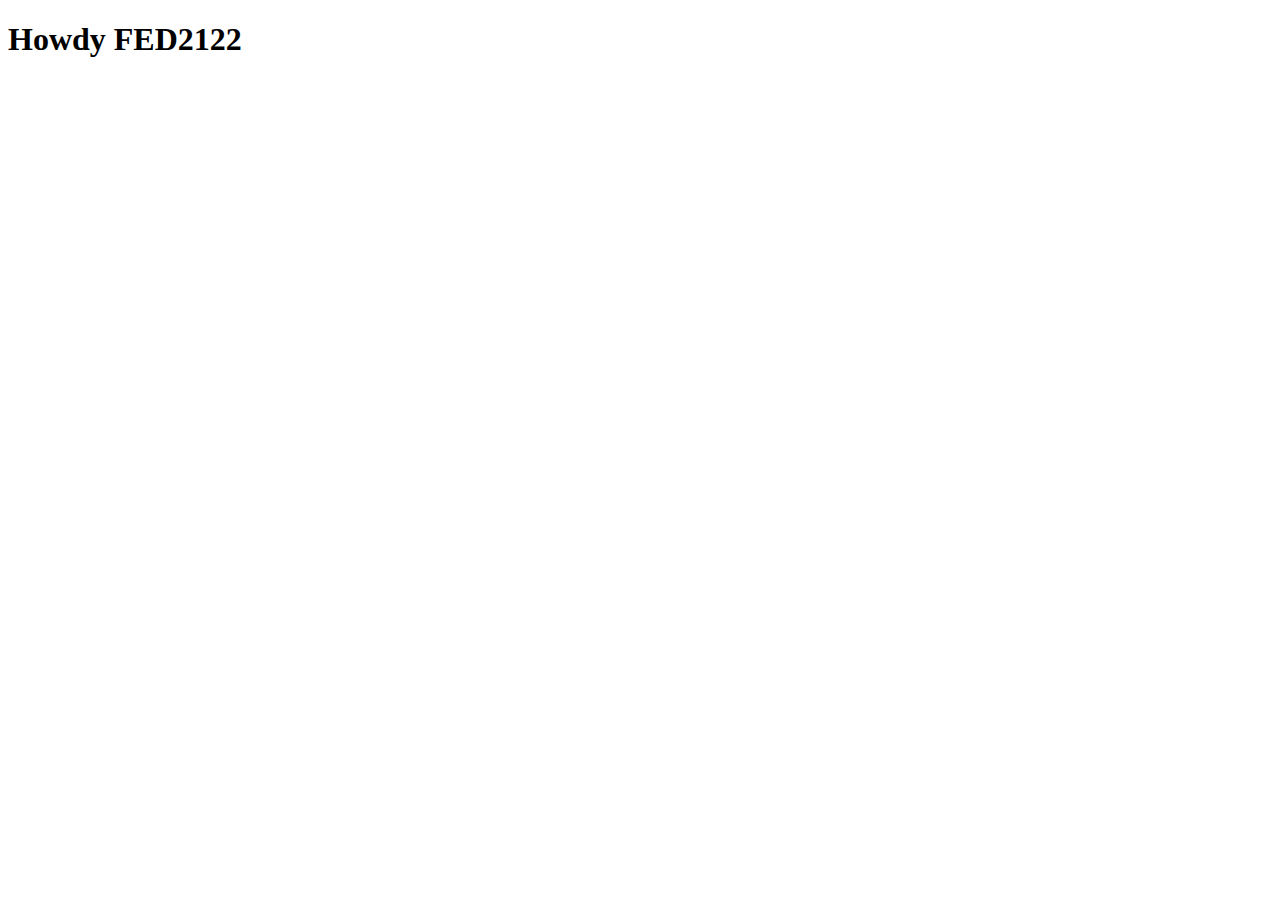
==== index.html @ 49247b08 "Add files via upload" ====
<!doctype html>
<html lang="nl">
	
<head>
	<meta charset="UTF-8">
	<meta name="author" content="jouw naam">
	<meta name="viewport" content="width=device-width, initial-scale=1">
	
	<title>Howdy FED2122</title>
	
	<link href="styles/style.css" rel="stylesheet">
	<link rel="icon" type="image/svg+xml" href="images/favicon.svg">
</head>

<body>
	<h1>Howdy FED2122</h1>

	<script src="scripts/script.js"></script>
</body>
	
</html>
---- styles/style.css ----
/* CSS Document */
*, *::after, *::before {
  box-sizing:border-box;  
}
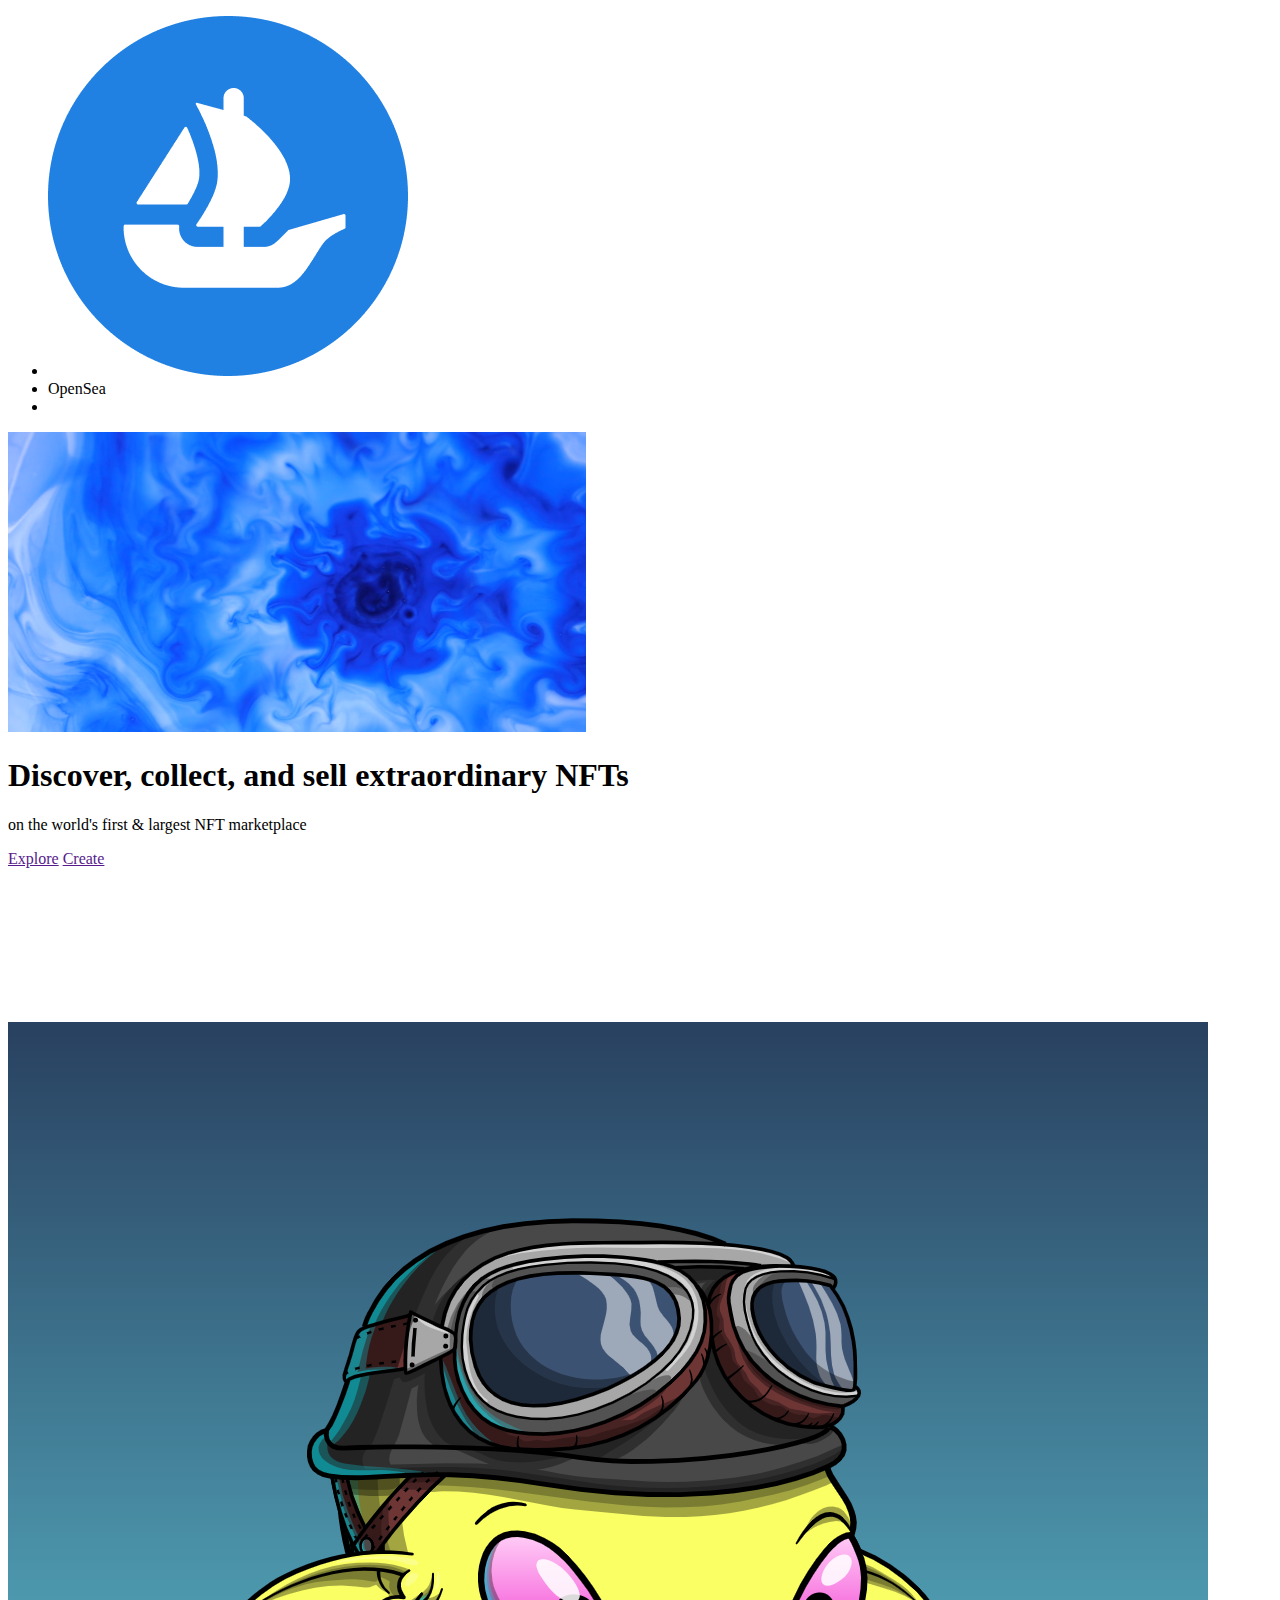
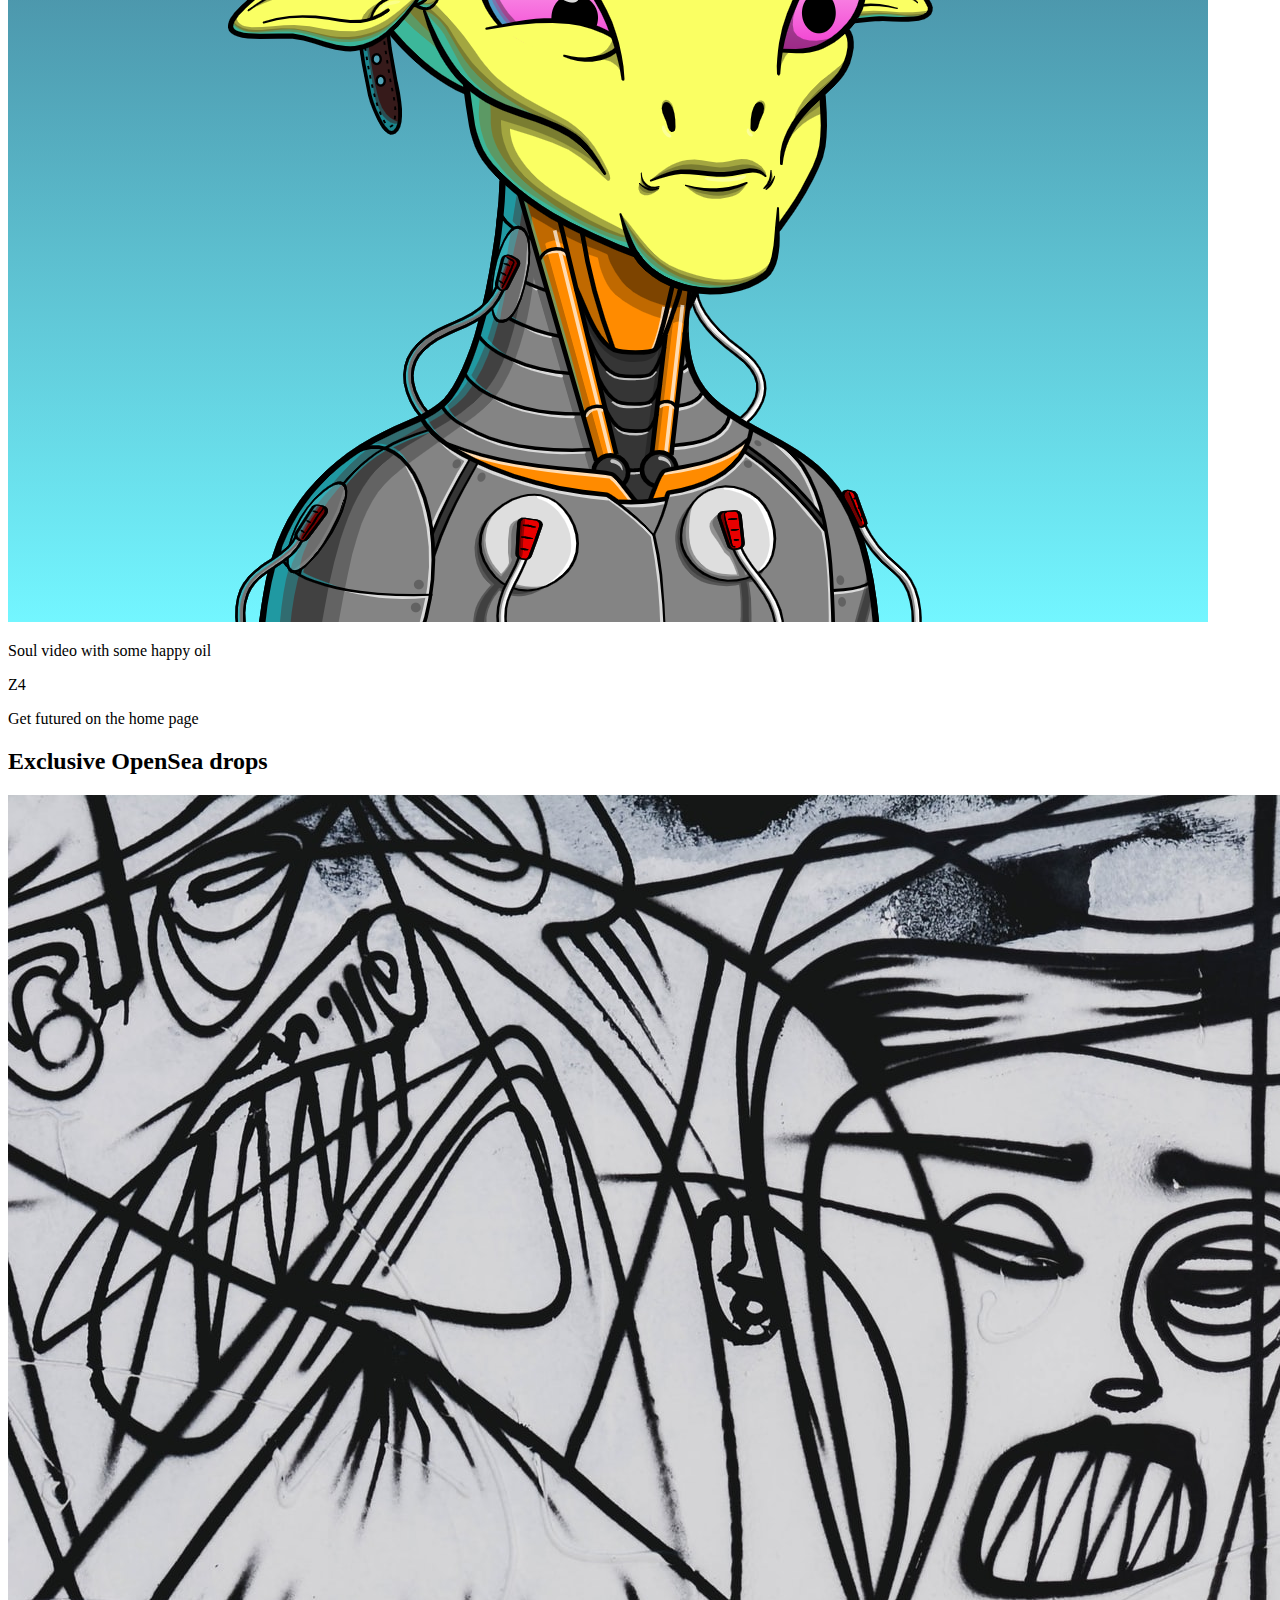
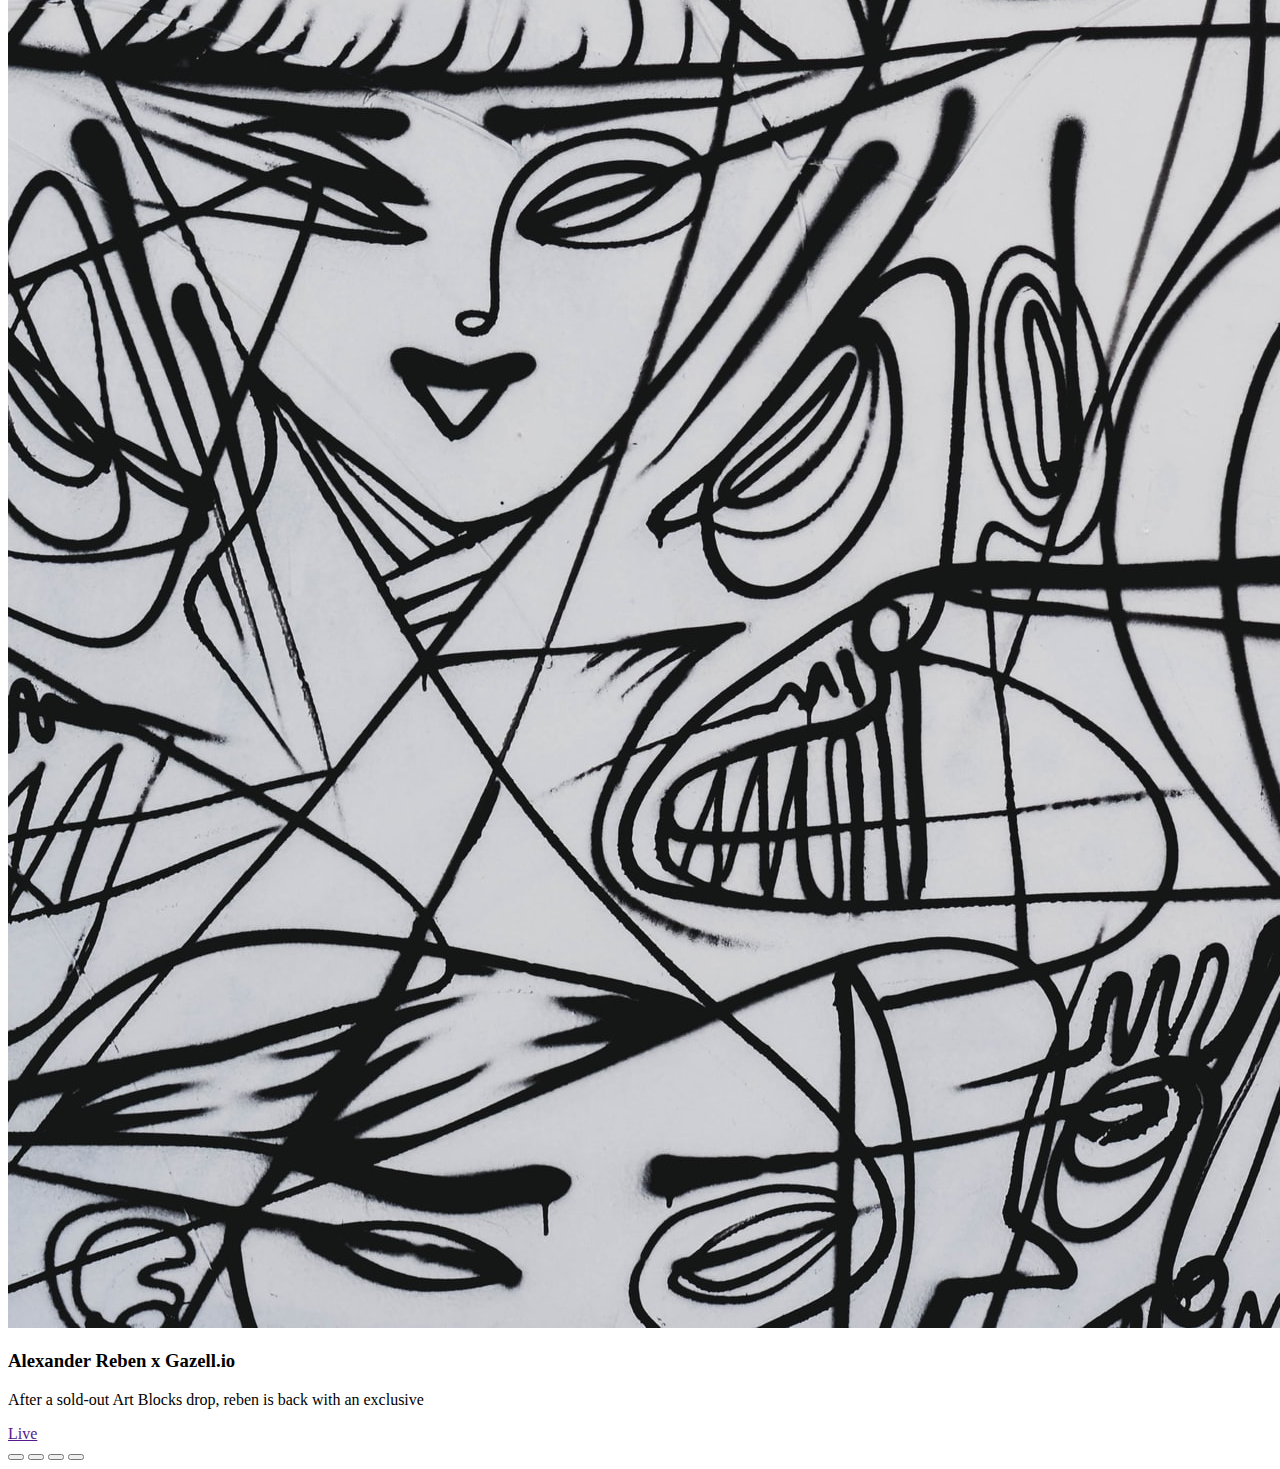
==== commit 3cb3a016: "Add files via upload" ====
--- a/index.html
+++ b/index.html
@@ -6,14 +6,74 @@
 	<meta name="author" content="jouw naam">
 	<meta name="viewport" content="width=device-width, initial-scale=1">
 	
-	<title>Howdy FED2122</title>
+	<title>Opensea</title>
 	
 	<link href="styles/style.css" rel="stylesheet">
 	<link rel="icon" type="image/svg+xml" href="images/favicon.svg">
 </head>
 
 <body>
-	<h1>Howdy FED2122</h1>
+	<header>
+		<nav>
+			<ul>
+				<li><img src="images/Logo.png" alt="Logo"></li>
+				<li>OpenSea</li>
+				<li></li>
+			</ul>
+		</nav>
+	</header>
+
+
+
+	<main>
+		<section>
+			<div class="H1_Background">
+				<img src="images/background.png" alt="achtergrond foto">
+				<h1>Discover, collect, and sell extraordinary NFTs</h1>
+				<p class="introtext">on the world's first & largest NFT marketplace</p>
+				<div class="Knoppen">
+					<a href="" class="ExploreKnop">Explore</a>
+					<a href="" class="CreateKnop">Create</a>
+				</div>
+			</div>
+			<div class="center">
+			<div class="schaduw">
+				<div class="video">
+				<video src="production ID_3866539.mp4" type="video/mp4" muted autoplay></video>
+				</div>
+			<footer>
+					<div class="FooterVideo">
+						<img src="images/PF.png" alt="Profiel foto van Z4" class="Profielfoto">
+						<div class="FooterInfo">
+							<p>Soul video with some happy oil</p>
+							<p>Z4</p>
+						</div>
+					</div>
+			</div>
+			</div>
+			</footer>
+			<p class="bluetext">Get futured on the home page</p>
+		</section>
+
+		<section>
+			<h2>Exclusive OpenSea drops</h2>
+			<img src="images/artwork 1.jpeg" alt="Artwork" class="Artwork1">
+			<div class="section2">
+				<h3>Alexander Reben x Gazell.io</h3>
+				<p>After a sold-out Art Blocks drop, reben is back with an exclusive</p>
+				<a href="">Live</a>
+			</div>
+				<div>
+					<button></button>
+					<button></button>
+					<button></button>
+					<button></button>
+				</div>
+		</section>
+	</main>
+
+
+
 
 	<script src="scripts/script.js"></script>
 </body>
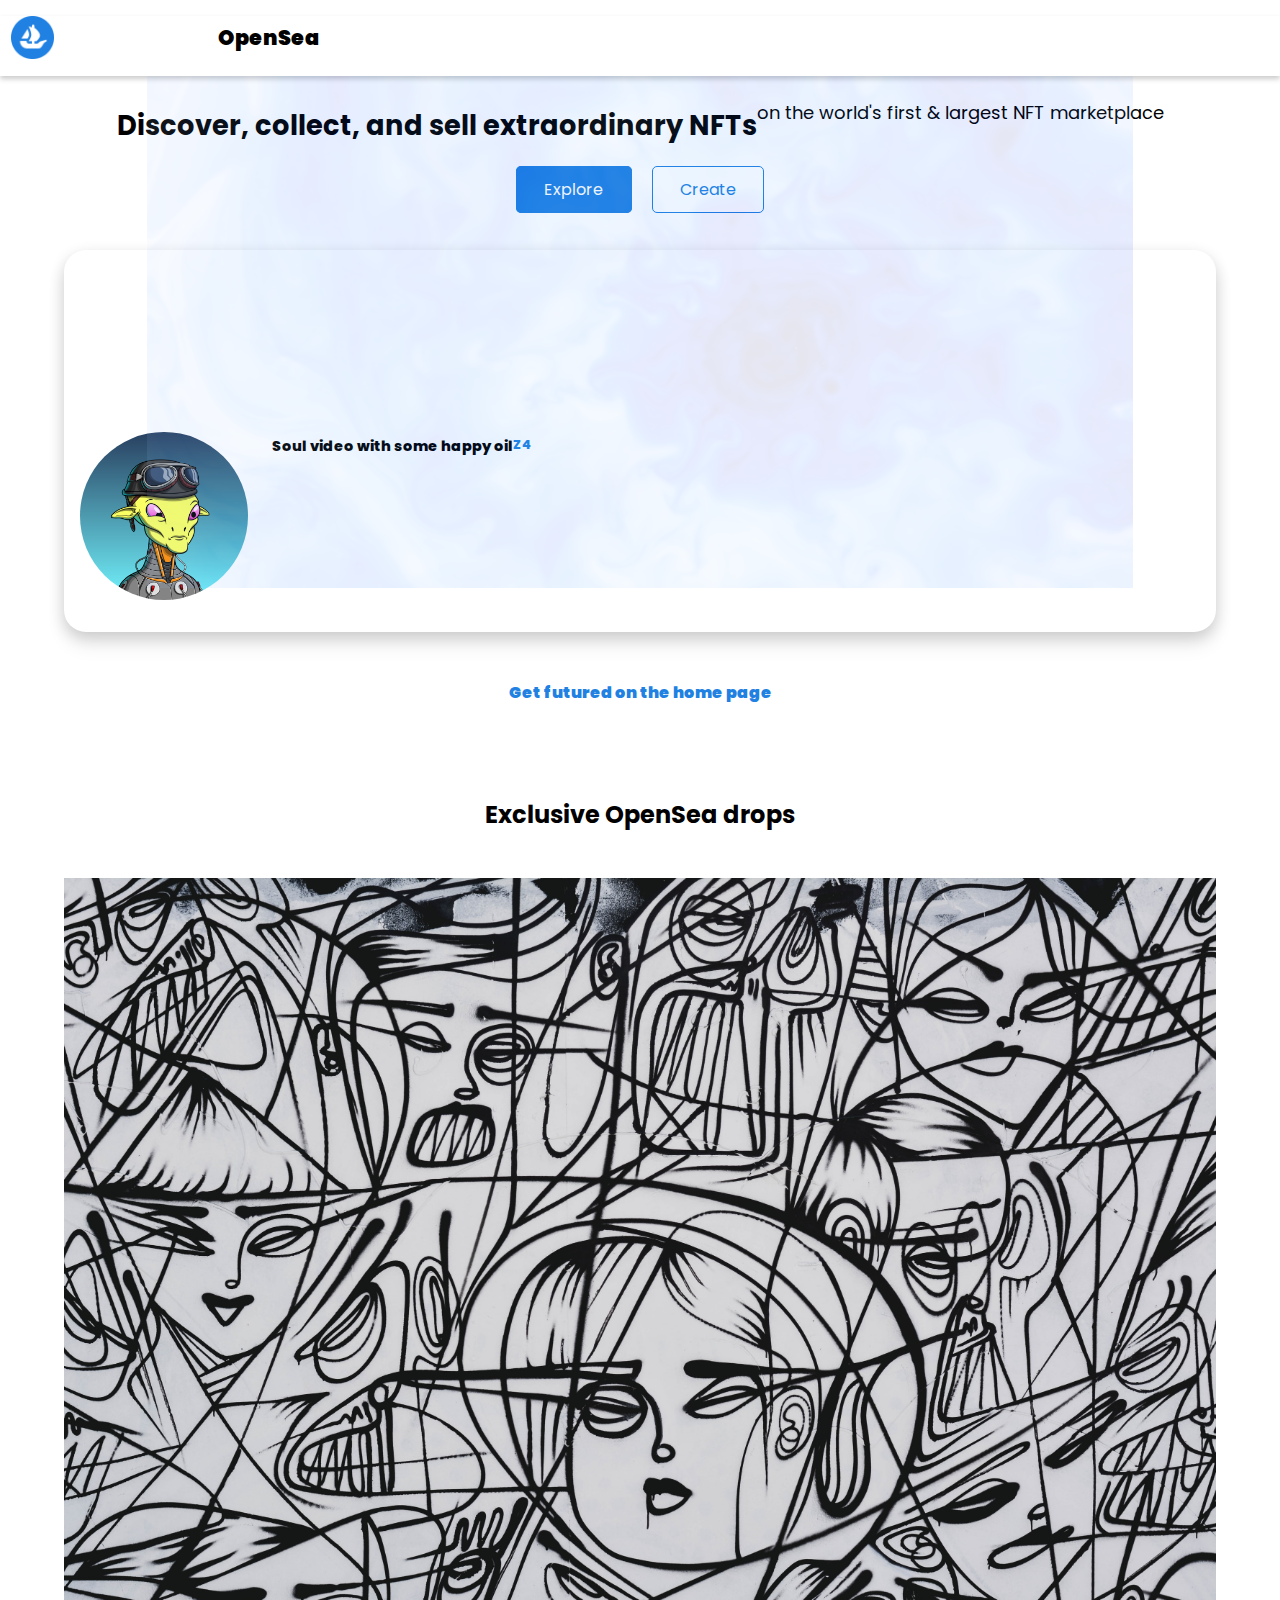
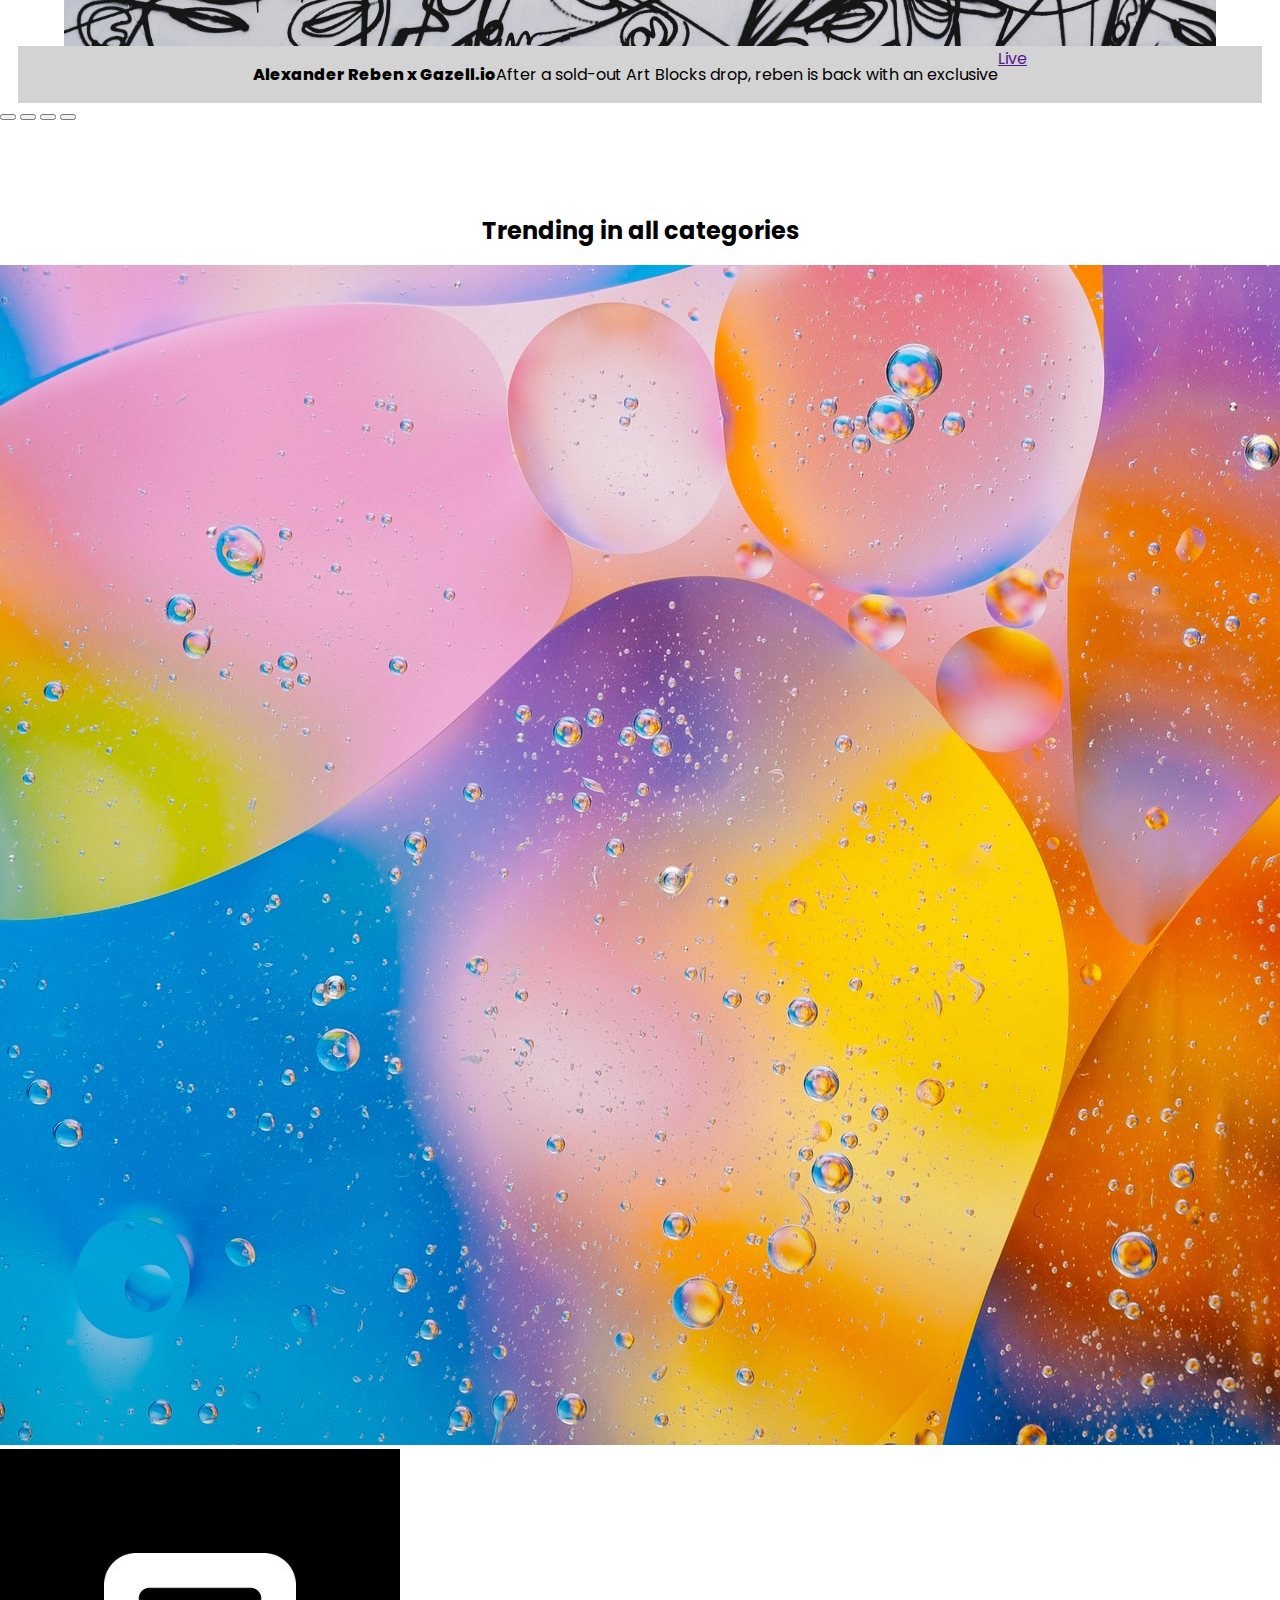
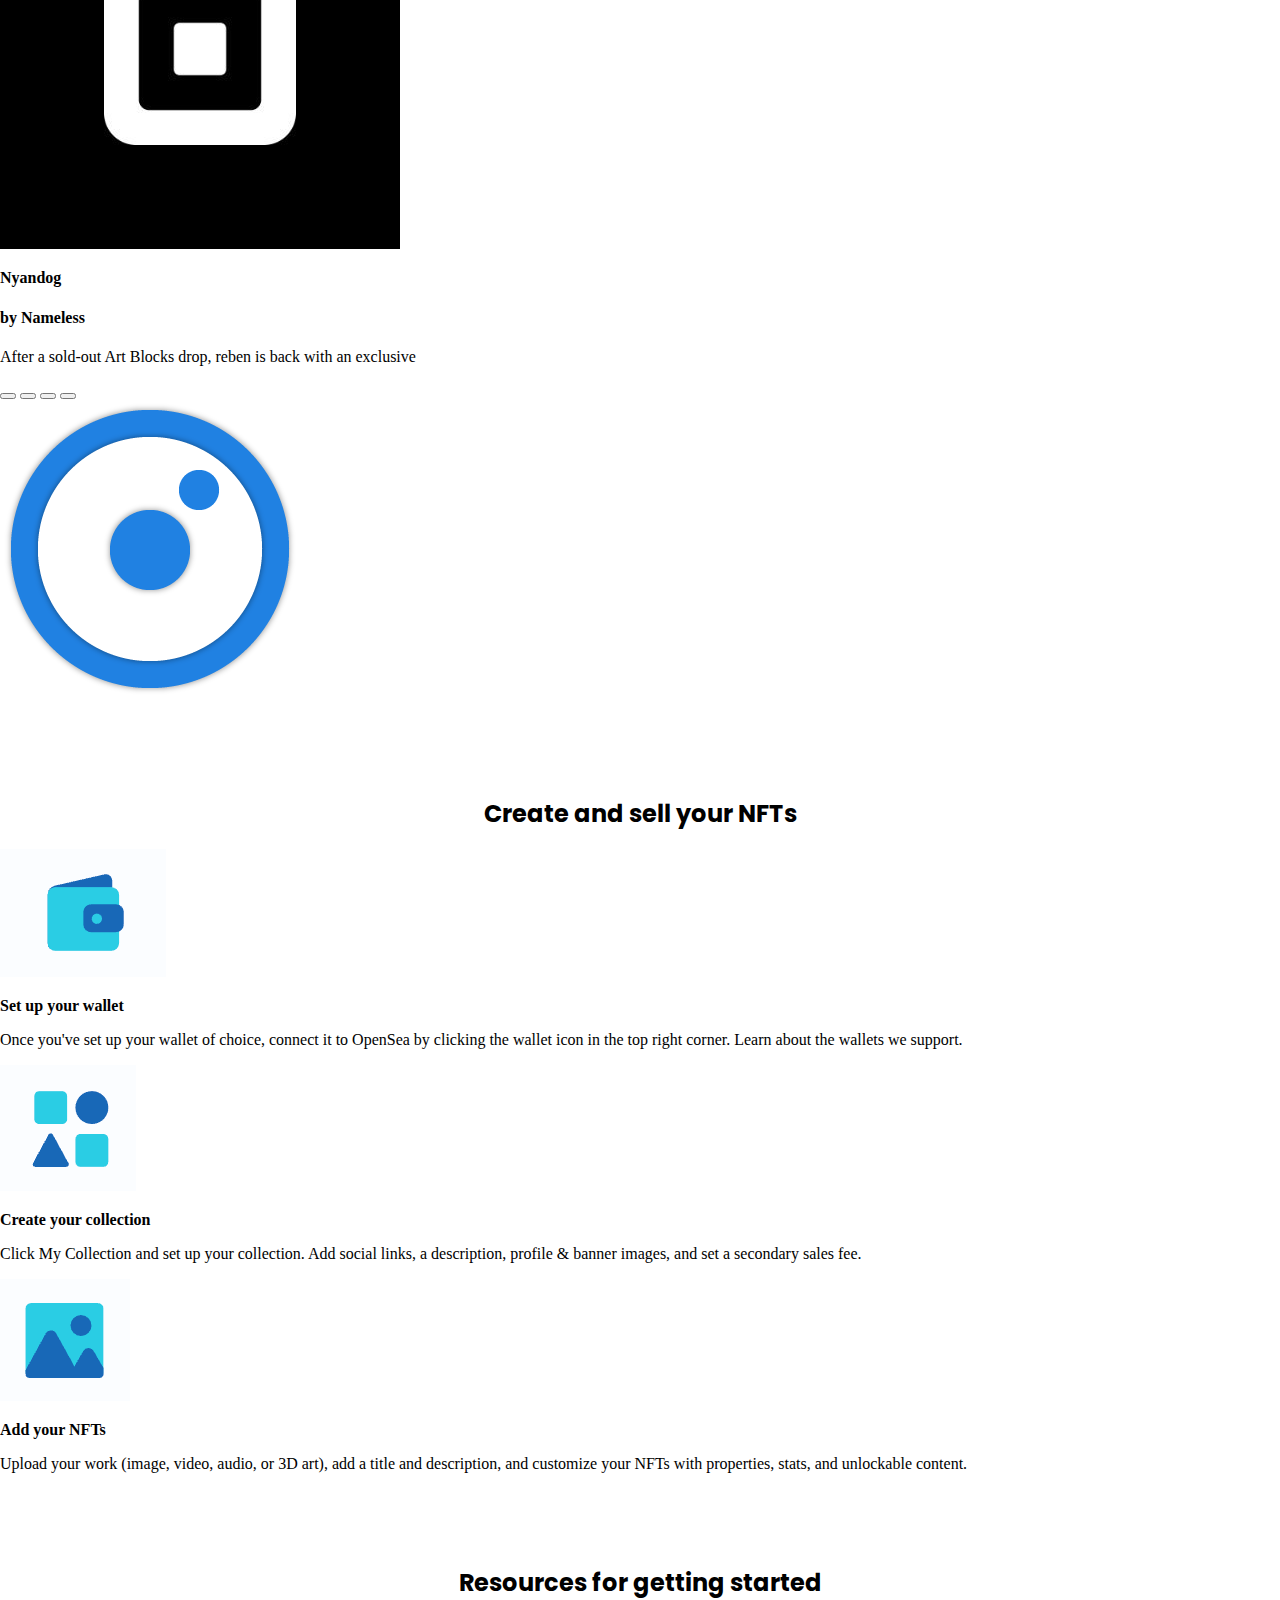
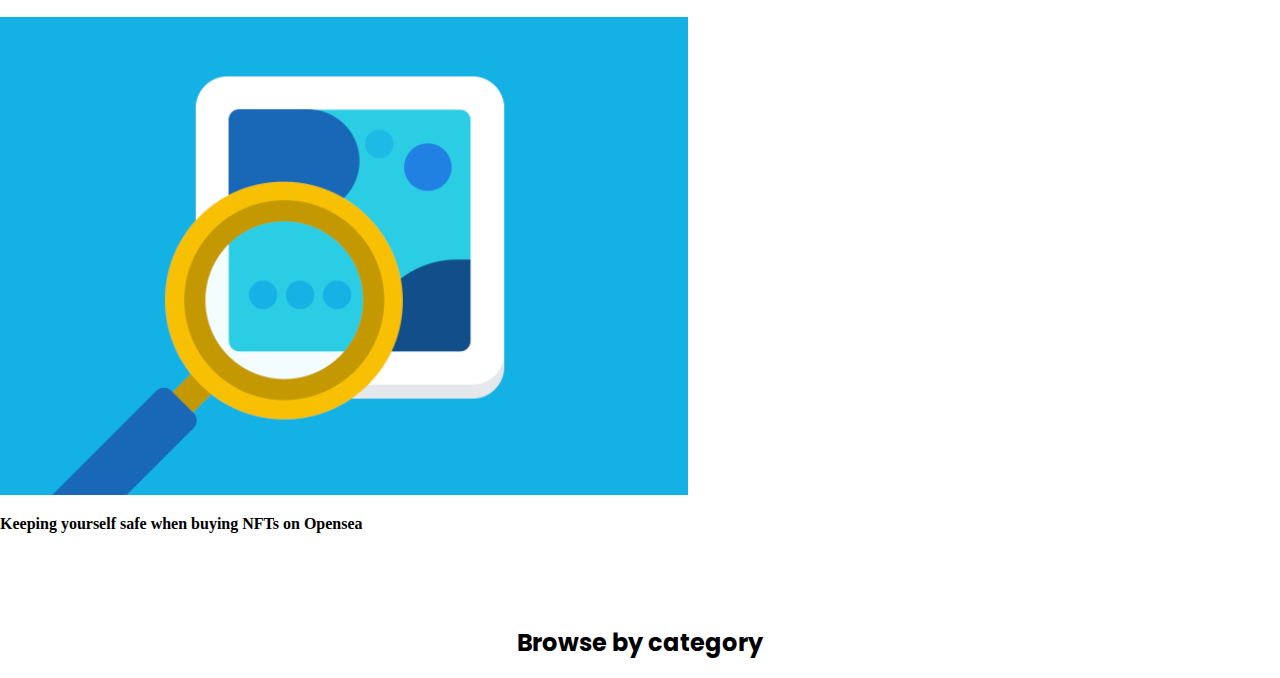
==== commit be731a83: "Add files via upload" ====
--- a/index.html
+++ b/index.html
@@ -16,7 +16,7 @@
 	<header>
 		<nav>
 			<ul>
-				<li><img src="images/Logo.png" alt="Logo"></li>
+				<li><img src="images/Logo.png" alt="OpenSea logo"></li>
 				<li>OpenSea</li>
 				<li></li>
 			</ul>
@@ -39,7 +39,7 @@
 			<div class="center">
 			<div class="schaduw">
 				<div class="video">
-				<video src="production ID_3866539.mp4" type="video/mp4" muted autoplay></video>
+				<video src="production ID_3866539.mp4" type="video/mp4" muted autoplay loop></video>
 				</div>
 			<footer>
 					<div class="FooterVideo">
@@ -70,6 +70,64 @@
 					<button></button>
 				</div>
 		</section>
+
+
+		<section>
+			<h2>Trending in <span>all categories</span></h2>
+			<div>
+				<img src="images/Artwork2.jpeg" alt="Artwork">
+				<img src="images/PF2.jpeg" alt="Artwork">
+				<div class="backgroundstyling">
+					<h3>Nyandog</h3>
+					<h4>by Nameless</h4>
+					<p>After a sold-out Art Blocks drop, reben is back with an exclusive</p>
+				</div>
+			</div>
+			<div>
+				<button></button>
+				<button></button>
+				<button></button>
+				<button></button>
+			</div>
+		</section>
+
+		<section>
+			<img src="images/Animatie.png" alt="Animatie">
+		</section>
+
+		<section>
+			<h2>Create and sell your NFTs</h2>
+			<img src="images/WalletIcon.png" alt="WalletIcon">
+			<h3>Set up your wallet</h3>
+			<p>Once you've set up your wallet of choice, connect it to OpenSea
+				by clicking the wallet icon in the top right corner. Learn about the
+				<span>wallets we support.</span>
+			</p>
+
+			<img src="images/Collection.png" alt="CollectionIcon">
+			<h3>Create your collection</h3>
+			<p>Click <span> My Collection</span> and set up your collection. Add social 
+				links, a description, profile & banner images, and set a secondary sales fee.
+			</p>
+
+			<img src="images/NFTIcon.png" alt="NFTIcon">
+			<h3>Add your NFTs</h3>
+			<p>Upload your work (image, video, audio, or 3D art), add a title and description,
+				and customize your NFTs with properties, stats, and unlockable content.
+			</p>
+		</section>
+
+		<section>
+			<h2>Resources for getting started</h2>
+			<img src="images/Discover.png" alt="DiscoverPhoto">
+			<div>
+				<h3>Keeping yourself safe when buying NFTs on Opensea</h3>
+			</div>
+		</section>
+
+		<section>
+			<h2>Browse by category</h2>
+		</section>
 	</main>
 
 
--- a/styles/style.css
+++ b/styles/style.css
@@ -1,5 +1,249 @@
+@import url('https://fonts.googleapis.com/css2?family=Poppins:wght@300;400&display=swap');
+
 /* CSS Document */
 *, *::after, *::before {
   box-sizing:border-box;  
 }
 
+ body{
+   margin: 0;
+   max-width: 100%;
+   overflow-x: hidden;
+ }
+
+.H1_Background {
+  display:flex;
+  flex-wrap: wrap;
+  justify-content: center;
+}
+
+div.H1_Background img{
+  position:absolute;
+  opacity:0.1;
+  height: 32em;
+  max-width: 100%;
+
+  margin-top: -1em;
+  z-index: 950;
+}
+
+div.FooterVideo p:first-of-type{
+  font-family: 'Poppins', sans-serif;
+  font-weight: 800;
+  font-size: 0.9em;
+}
+
+div.FooterVideo p:last-of-type{
+  font-family: 'Poppins', sans-serzif;
+  font-weight: 800;
+  font-size: 0.8em;
+  color:#2081E2;
+}
+
+
+h1 {
+  display: flex;
+  flex-wrap: wrap;
+  
+  text-align: center;
+
+  max-width: 70%;
+  font-size: 1.7em;
+  font-family: 'Poppins', sans-serif;
+  line-height: 1.2em;
+}
+
+video {
+  max-width: 100%;
+  border-radius: 2em 2em 0 0;
+  overflow: hidden;
+  -webkit-transform: translateZ(0);
+
+}
+
+.video {
+  display: flex;
+  justify-self: center;
+  justify-content: center;
+
+}
+
+
+.introtext {
+  display: flex;
+  flex-wrap: wrap;
+
+  text-align: center;
+
+  max-width: 80%;
+  font-family: 'Poppins', sans-serif;
+  font-weight: 400;
+  font-size: 18px;
+  margin-top: 0.4em;
+}
+
+.ExploreKnop {
+  color: white;
+  font-family: 'Poppins', sans-serif;
+  font-weight: 400;
+  text-decoration: none;
+  padding: 0.7em 1.7em 0.7em 1.7em;
+  border-radius: 5px;
+  background-color: rgb(32, 129, 226);
+  border: 1px solid rgb(32, 129, 226);
+  margin-right: 0.5em;
+}
+
+.CreateKnop {
+    color: #2081E2;
+    font-family: 'Poppins', sans-serif;
+    font-weight: 400;
+    text-decoration: none;
+    padding: 0.7em 1.7em 0.7em 1.7em;
+    border-radius: 5px;
+    background-color: white;
+    border: 1px solid rgb(32, 129, 226);
+    margin-left: 0.5em;
+    opacity:1;
+}
+
+.schaduw {
+  display: flex;
+  flex-wrap: wrap;
+  
+
+  max-width: 90%;
+  margin-top: 3em;
+  border-radius: 22px;
+  box-shadow: 0 5px 15px 0 rgba(0,0,0,0.16), 0 14px 19px 0 rgba(0,0,0,0.07);
+}
+
+
+.Knoppen {
+  margin-top: 1em;
+}
+
+.FooterVideo {
+  display: flex;
+  justify-content: flex-start;
+  margin-left: 1.5em;
+  margin: 2em 1em;
+}
+
+.FooterInfo {
+  display: flex;
+  flex-wrap: wrap;
+  max-width: 80%;
+  line-height: 0.001em;
+  margin-left: 1.5em;
+}
+
+.Profielfoto {
+  max-width: 15%;
+  max-height: 5%;
+  border-radius: 50em;
+}
+
+.center {
+  display: flex;
+  justify-content: center;
+  top:-3em;
+}
+
+.bluetext {
+  font-family: 'Poppins', sans-serif;
+  font-weight: 1000;
+  color: #2081E2;
+  text-align: center;
+  margin: 3em 0;
+}
+
+
+
+
+
+
+/************************************/
+/*---------- Navigatie bar ---------*/
+/************************************/
+header {
+  position: -webkit-sticky;
+  position: sticky;
+  background-color: white;
+  width: 100vw;
+  opacity:100;
+}
+
+nav {
+  position: relative;
+  top: 0;
+}
+
+ul {
+  display: flex;
+  list-style: none;
+  width: 100%;
+
+  box-shadow: 0px 3px 5px #ccc;
+  padding-bottom: 0.8em;
+}
+
+li img {
+  position: relative;
+  max-width: 12%;
+  left: -8%;
+}
+
+ul li:nth-of-type(2) {
+  position:absolute;
+  left: 17%;
+  top: 10%;
+  font-size: 1.3em;
+  font-family: 'Poppins', sans-serif;
+  font-weight: 1000;
+}
+
+
+
+
+
+/************************************/
+/*---------- section 2 ---------*/
+/************************************/
+
+h2{
+  max-width: 100%;
+  font-size: 1.5em;
+  font-family: 'Poppins', sans-serif;
+  line-height: 1.2em;
+
+  margin-top: 4em;
+  text-align: center;
+}
+
+h3{
+  font-size: 1em;
+  font-weight: 800;
+}
+
+.Artwork1 {
+  max-width:90%;
+  display:block;
+  margin-left: auto;
+  margin-right: auto;
+  margin-top:3em;
+}
+
+.section2 {
+  display: flex;
+  flex-wrap: wrap;
+  max-width: 100%;
+  justify-content: center;
+  margin-left: 1.1em;
+  margin-right: 1.1em;
+
+  background-color: #D3D3D3;
+
+  font-family: 'Poppins', sans-serif;
+}
+
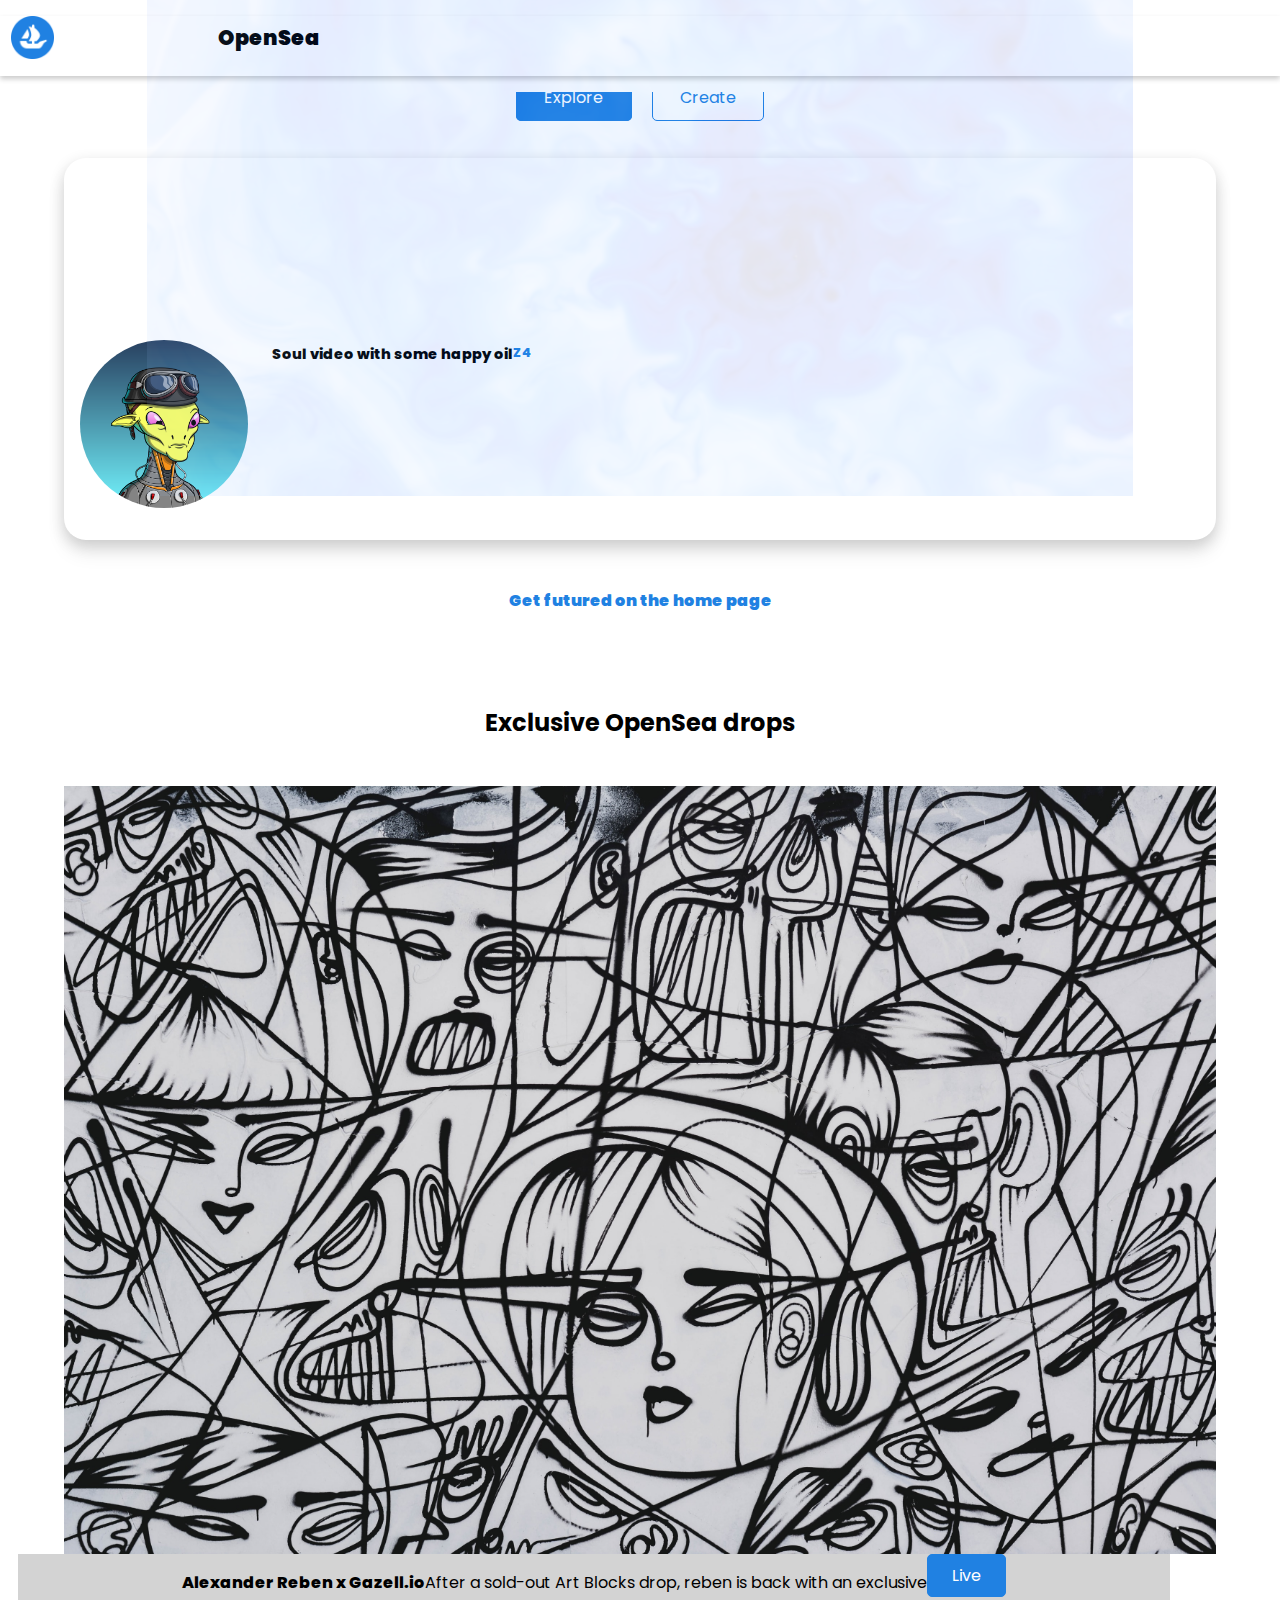
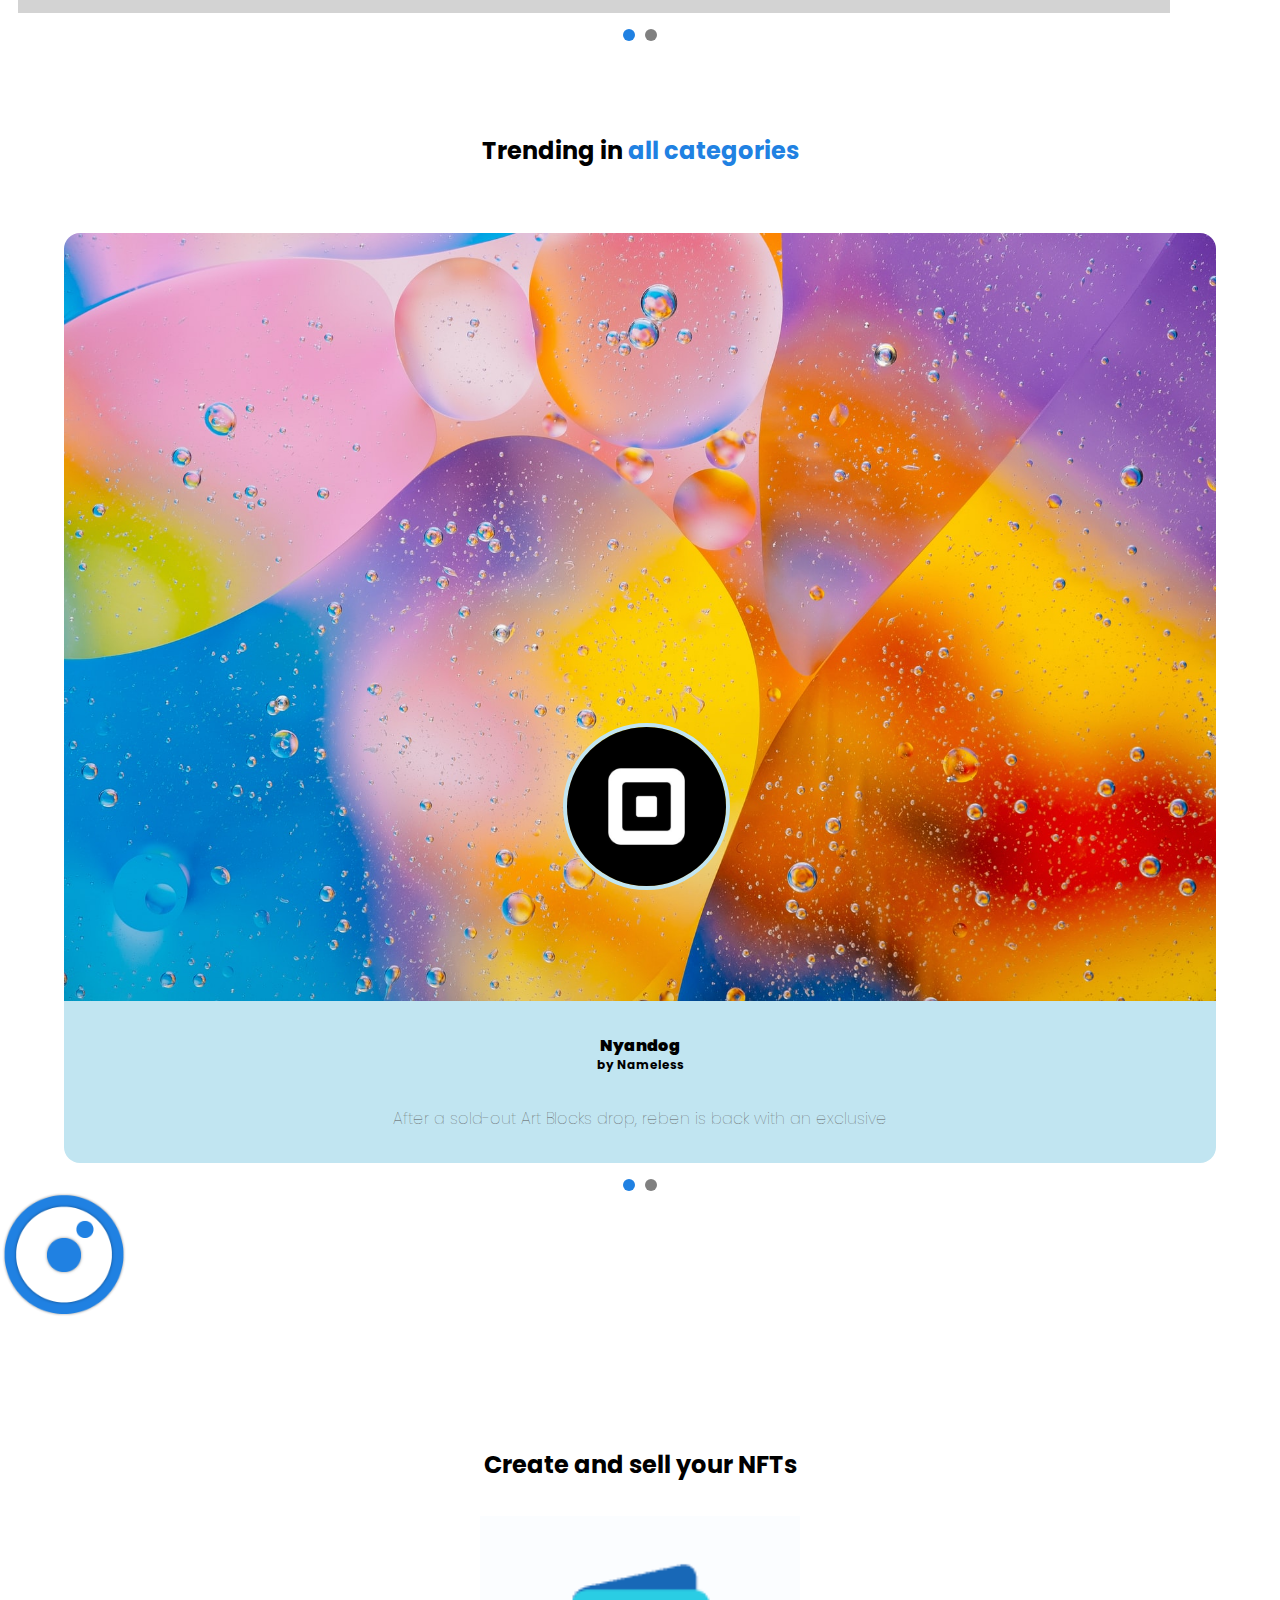
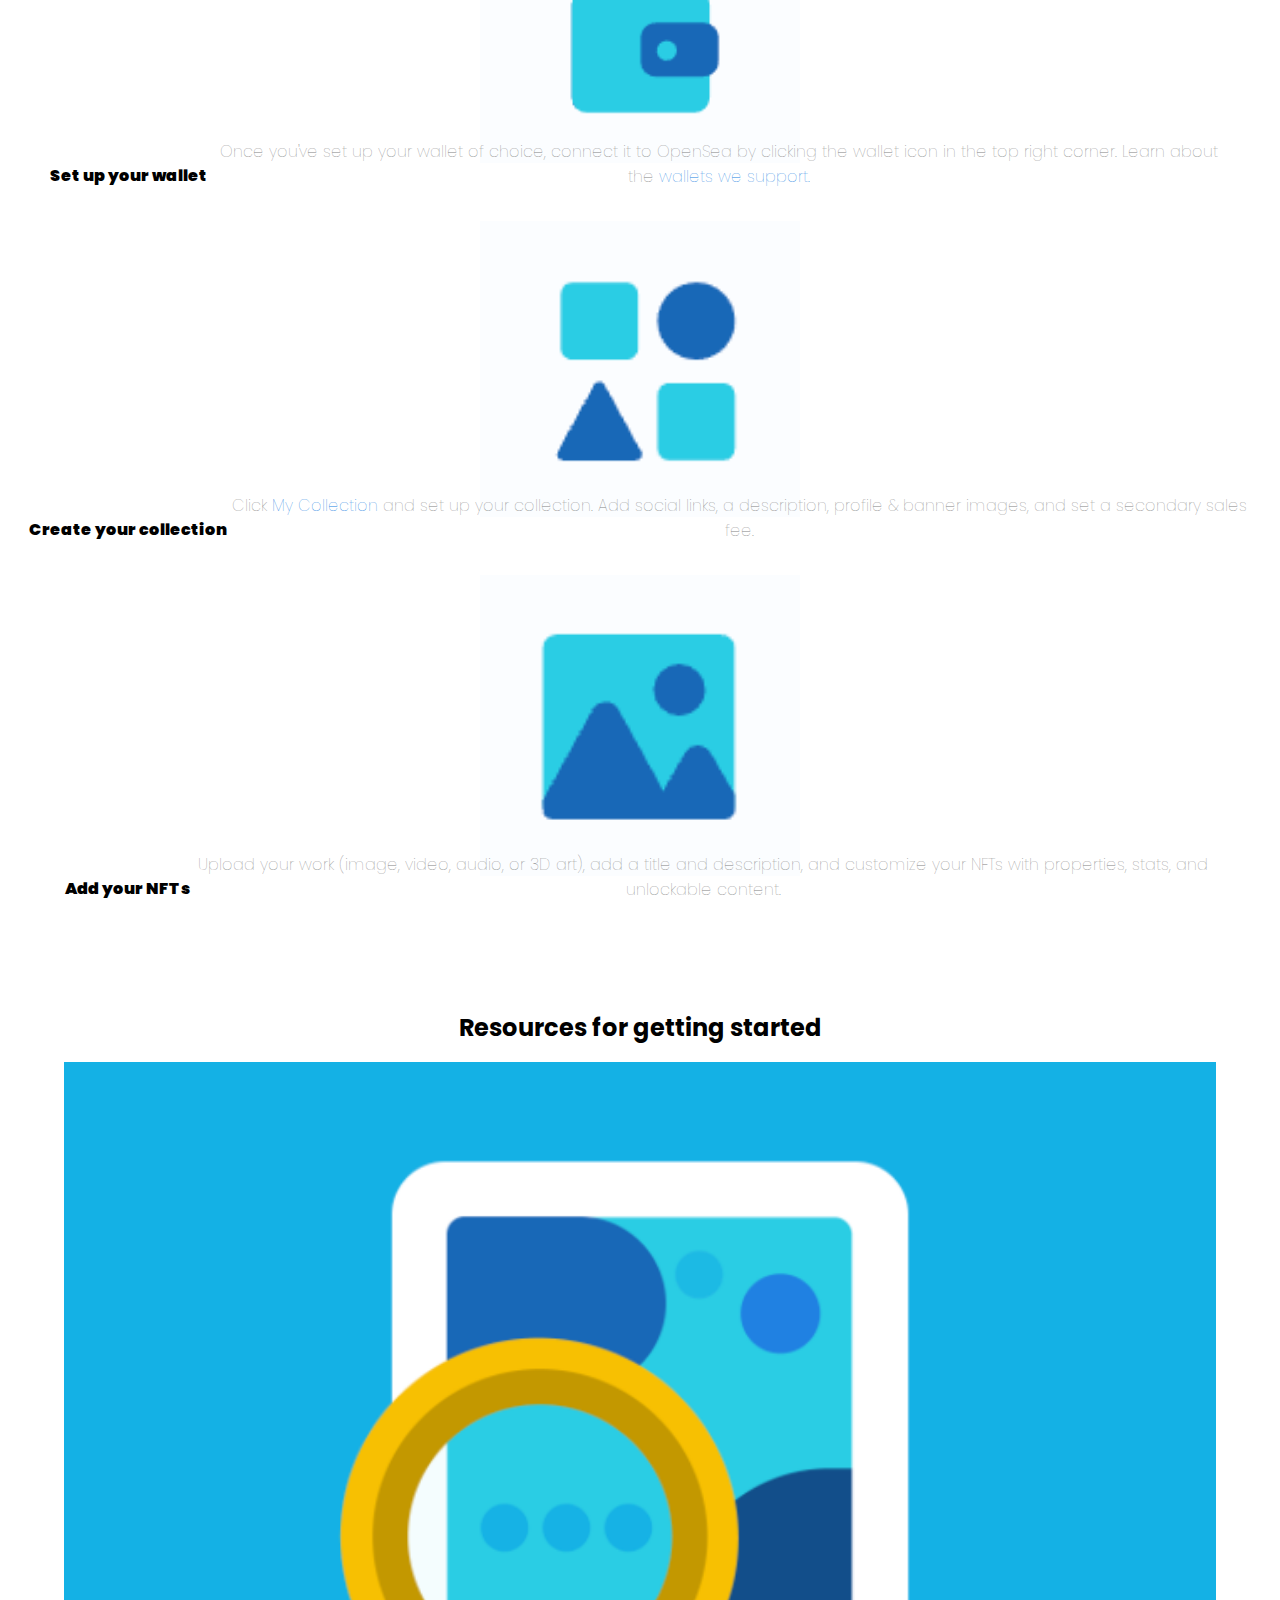
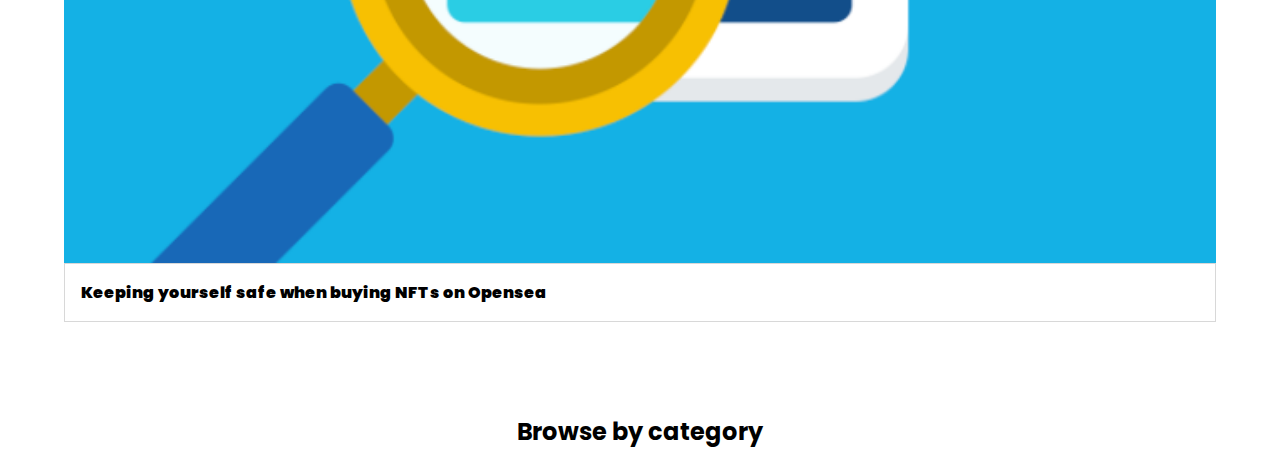
==== commit e6aff5e9: "Add files via upload" ====
--- a/index.html
+++ b/index.html
@@ -64,10 +64,8 @@
 				<a href="">Live</a>
 			</div>
 				<div>
-					<button></button>
-					<button></button>
-					<button></button>
-					<button></button>
+					<button class="standaardAan"></button>
+					<button class="standaardUit"></button>
 				</div>
 		</section>
 
@@ -84,8 +82,6 @@
 				</div>
 			</div>
 			<div>
-				<button></button>
-				<button></button>
 				<button></button>
 				<button></button>
 			</div>
--- a/styles/style.css
+++ b/styles/style.css
@@ -168,10 +168,11 @@
 /************************************/
 header {
   position: -webkit-sticky;
-  position: sticky;
+  position: fixed;
   background-color: white;
   width: 100vw;
   opacity:100;
+  z-index: 10;
 }
 
 nav {
@@ -211,6 +212,7 @@
 /*---------- section 2 ---------*/
 /************************************/
 
+
 h2{
   max-width: 100%;
   font-size: 1.5em;
@@ -224,6 +226,22 @@
 h3{
   font-size: 1em;
   font-weight: 800;
+}
+
+div.section2 p {
+  text-align: center;
+}
+
+div.section2 a {
+  color: white;
+  font-family: 'Poppins', sans-serif;
+  font-weight: 400;
+  text-decoration: none;
+  padding: 0.5em 1.5em 0.5em 1.5em;
+  border-radius: 5px;
+  background-color: rgb(32, 129, 226);
+  border: 1px solid rgb(32, 129, 226);
+  margin-bottom: 1em;
 }
 
 .Artwork1 {
@@ -237,13 +255,258 @@
 .section2 {
   display: flex;
   flex-wrap: wrap;
-  max-width: 100%;
-  justify-content: center;
-  margin-left: 1.1em;
-  margin-right: 1.1em;
+  width: 90%;
+  justify-content: center;
+  margin-left: 1.15em;
 
   background-color: #D3D3D3;
 
   font-family: 'Poppins', sans-serif;
 }
 
+section:nth-of-type(2) div:nth-of-type(2) {
+  display: flex;
+  justify-content: center;
+  width: 100%;
+  margin-top: 1em;
+
+}
+
+section:nth-of-type(2) div:nth-of-type(2) button:first-of-type {
+  width: 12px;
+  height: 12px;
+  margin: 0 5px;
+
+  border: none;
+  border-radius:50%;
+
+}
+section:nth-of-type(2) div:nth-of-type(2) button:nth-of-type(2) {
+  width: 12px;
+  height: 12px;
+  margin: 0 5px;
+
+  border: none;
+  border-radius:50%;
+
+}
+
+.standaardAan {
+  background-color: rgb(32, 129, 226);
+}
+
+.standaardUit{
+  background-color: gray;
+}
+
+.knoppenKleurActief {
+  background-color: rgb(32, 129, 226);
+}
+
+.knoppenKleurNietActief {
+  background-color: gray;
+}
+
+
+/************************************/
+/*---------- section 3 ---------*/
+/************************************/
+
+
+h2 > span {
+  color: rgb(32, 129, 226);
+}
+
+section:nth-of-type(3) div:first-of-type {
+  display:flex;
+  flex-wrap: wrap;
+  position: relative;
+  justify-content: center;
+  border-radius: 0 0 1em 1em;
+
+}
+
+.backgroundstyling {
+  background-color:#c1e5f1;
+  width: 90%;
+}
+
+section:nth-of-type(3) div img:first-of-type{
+  max-width:90%;
+  display:block;
+  margin-left: auto;
+  margin-right: auto;
+  margin-top:3em;
+  border-radius: 1em 1em 0 0;
+}
+
+section:nth-of-type(3) div img:nth-of-type(2){
+  max-width:13%;
+  position: absolute;
+  left: 44%;
+  top: 55%;
+  border: 4px solid #c1e5f1;
+  border-radius: 100%;
+
+  z-index: 1;
+}
+
+section:nth-of-type(3) div h3{
+  width:100%;
+  text-align: center;
+  margin-top: 2em;
+  font-family: 'Poppins', sans-serif;
+  font-weight: 900;
+}
+
+section:nth-of-type(3) div h4{
+  width:100%;
+  text-align: center;
+  font-family: 'Poppins', sans-serif;
+  font-size: 0.75em;
+  font-weight: 700;
+  margin-top: -1.5em;
+}
+
+section:nth-of-type(3) div p{
+  width:90%;
+  text-align: center;
+  font-family: 'Poppins', sans-serif;
+  font-size: 1em;
+  font-weight: 100;
+  color: #575757;
+  margin-bottom: 2em;
+}
+
+section:nth-of-type(3) div:nth-of-type(2) {
+  display: flex;
+  justify-content: center;
+  width: 100%;
+  margin-top: 1em;
+
+}
+
+section:nth-of-type(3) div:nth-of-type(2) button:first-of-type {
+  width: 12px;
+  height: 12px;
+  margin: 0 5px;
+
+  background-color: rgb(32, 129, 226);
+  border: none;
+  border-radius:50%;
+
+}
+section:nth-of-type(3) div:nth-of-type(2) button:nth-of-type(2) {
+  width: 12px;
+  height: 12px;
+  margin: 0 5px;
+
+  background-color: gray;
+  border: none;
+  border-radius:50%;
+
+}
+
+
+/************************************/
+/*---------- section 4 ---------*/
+/************************************/
+
+section:nth-of-type(4) img {
+  width: 10%;
+  margin-bottom: 2em;
+}
+
+@keyframes rollen-animation {
+  0% {
+    transform: translateX(0%);
+  }
+  
+  50%{
+    transform: translateX(90%);
+  }
+  
+  100%{
+    transform: translateX(0%);
+  }
+  
+}
+
+section:nth-of-type(4):hover {
+  animation-name: rollen-animation;
+  animation-duration: 2s;
+  
+}
+
+
+
+/************************************/
+/*---------- section 5 ---------*/
+/************************************/
+section:nth-of-type(5) {
+  display: flex;
+  justify-content: center;
+  flex-wrap: wrap;
+}
+
+section:nth-of-type(5) img {
+  width: 25%;
+  margin-left: 35%;
+  margin-right: 35%;
+  margin-top: 1em;
+  margin-bottom: -1em;
+}
+
+p > span {
+  color: rgb(32, 129, 226);
+}
+
+section:nth-of-type(5) h3 {
+  text-align: center;
+  font-family: 'Poppins', sans-serif;
+  font-size: 1em;
+  font-weight: 900;
+}
+
+section:nth-of-type(5) p {
+  text-align: center;
+  font-family: 'Poppins', sans-serif;
+  font-size: 1em;
+  font-weight: 100;
+  width: 80%;
+  color: #828282;
+  margin-top: -0.5em;
+}
+
+/************************************/
+/*---------- section 6 ---------*/
+/************************************/
+
+section:nth-of-type(6){
+  display: flex;
+  justify-content: center;
+  flex-wrap: wrap;
+
+}
+
+section:nth-of-type(6) img {
+  width:90%;
+}
+
+section:nth-of-type(6) h3 {
+  text-align: left;
+  font-family: 'Poppins', sans-serif;
+  font-size: 1em;
+  font-weight: 900;
+  width:80%;
+  margin-left: 1em;
+}
+
+section:nth-of-type(6) div {
+  border: 1px solid rgb(216, 216, 216);
+  width:90%;
+}
+
+/************************************/
+/*---------- section 7 ---------*/
+/************************************/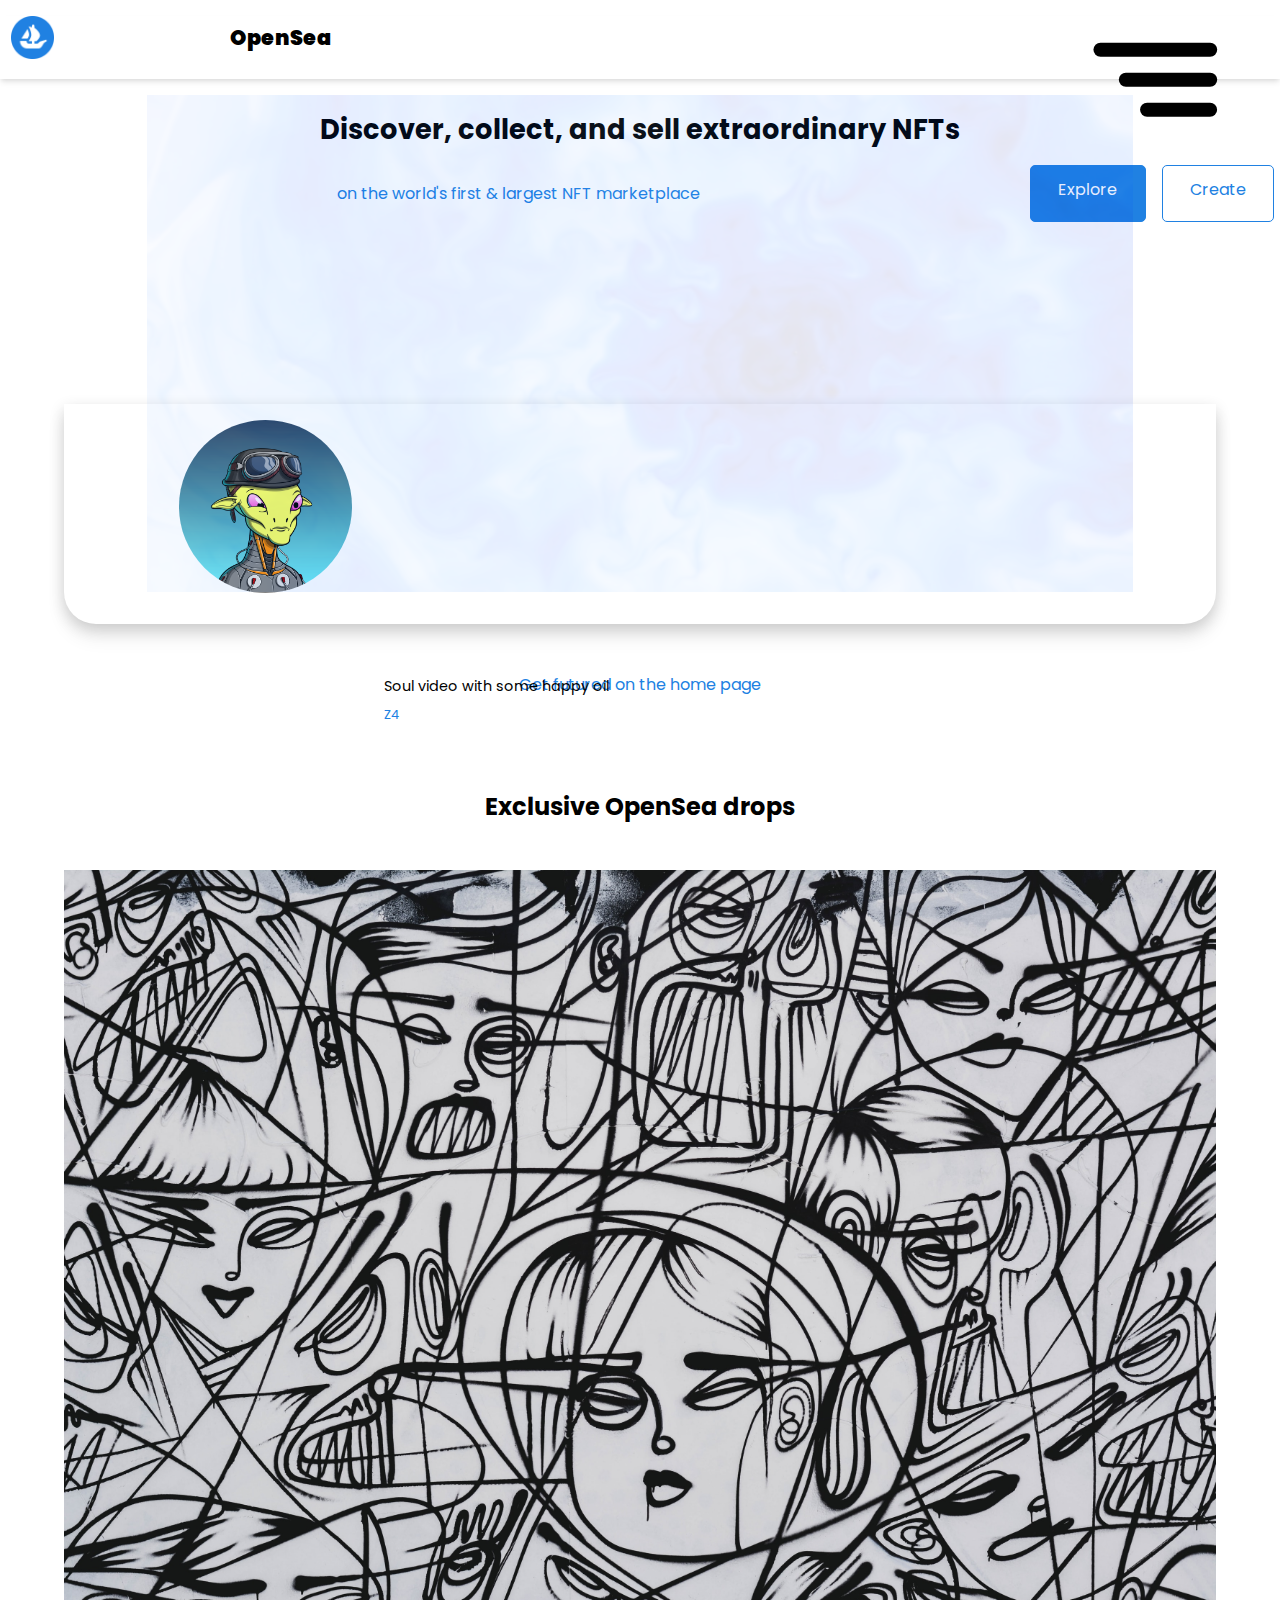
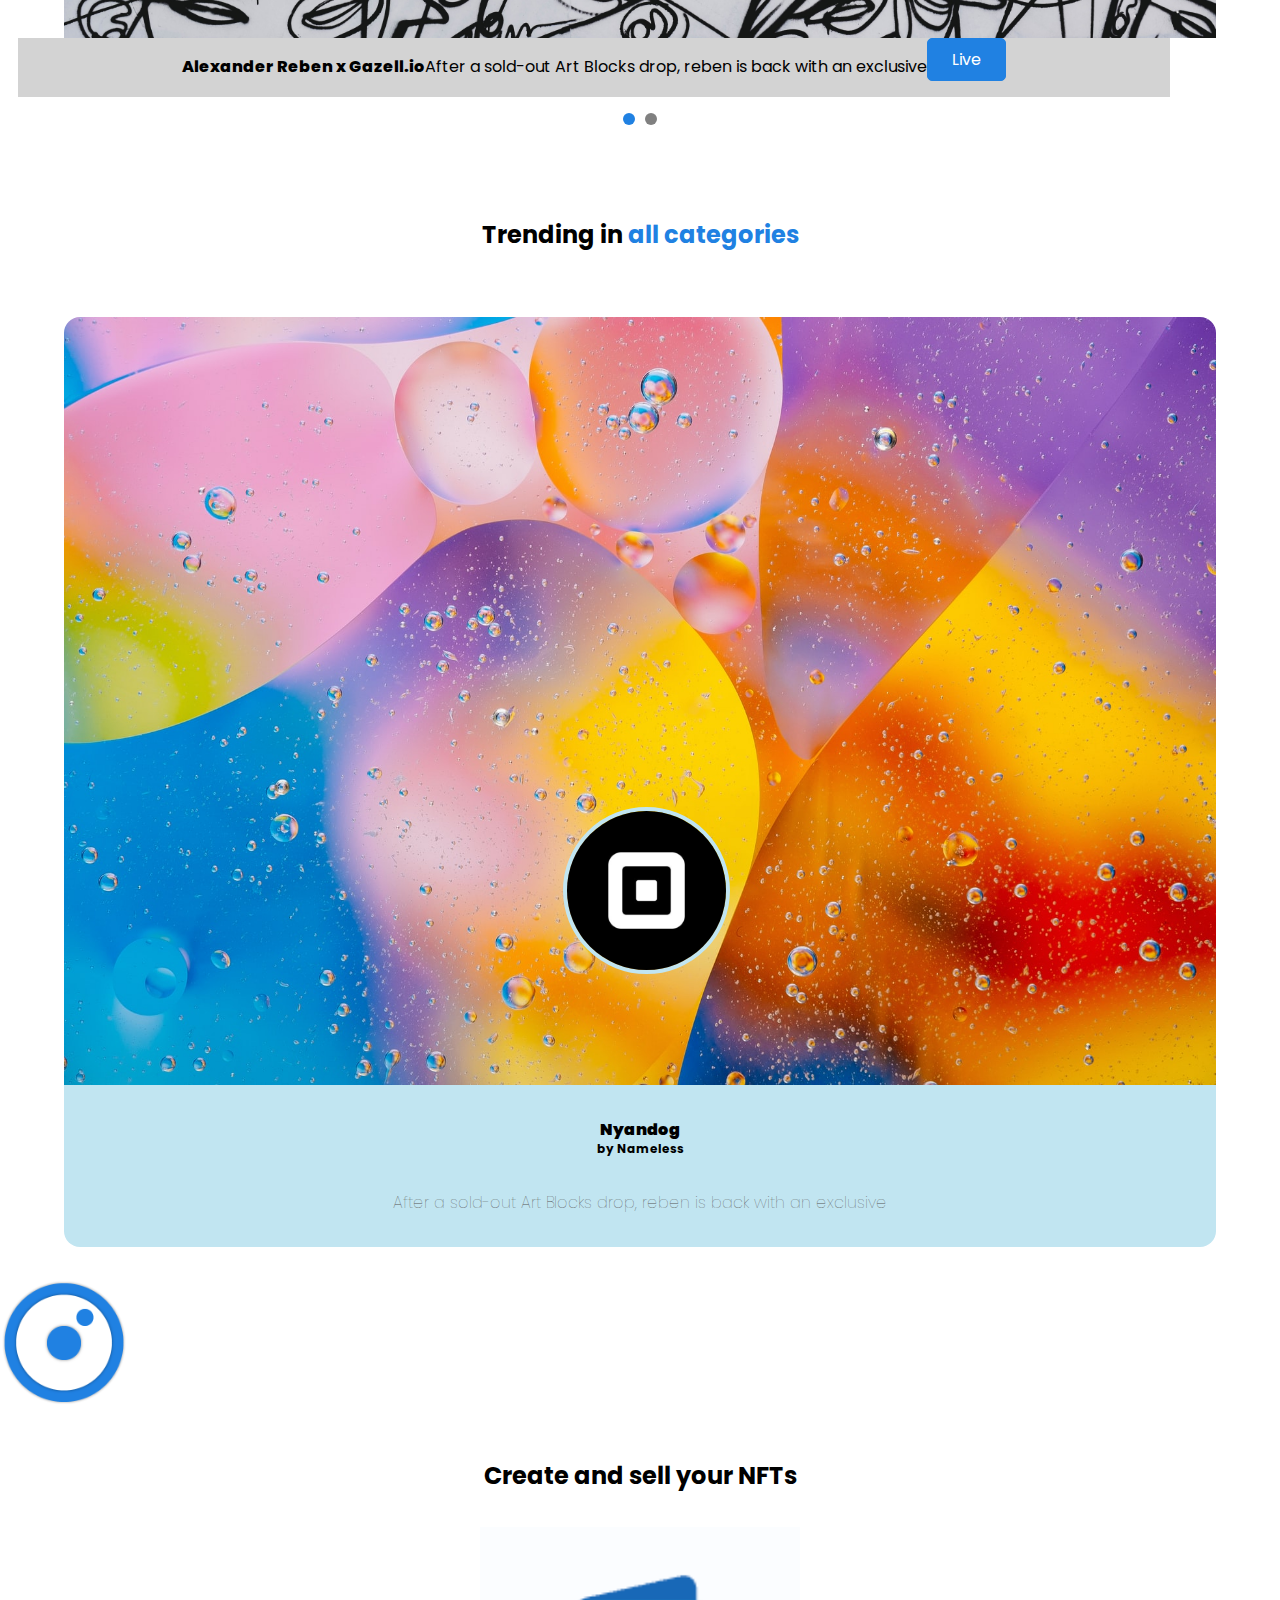
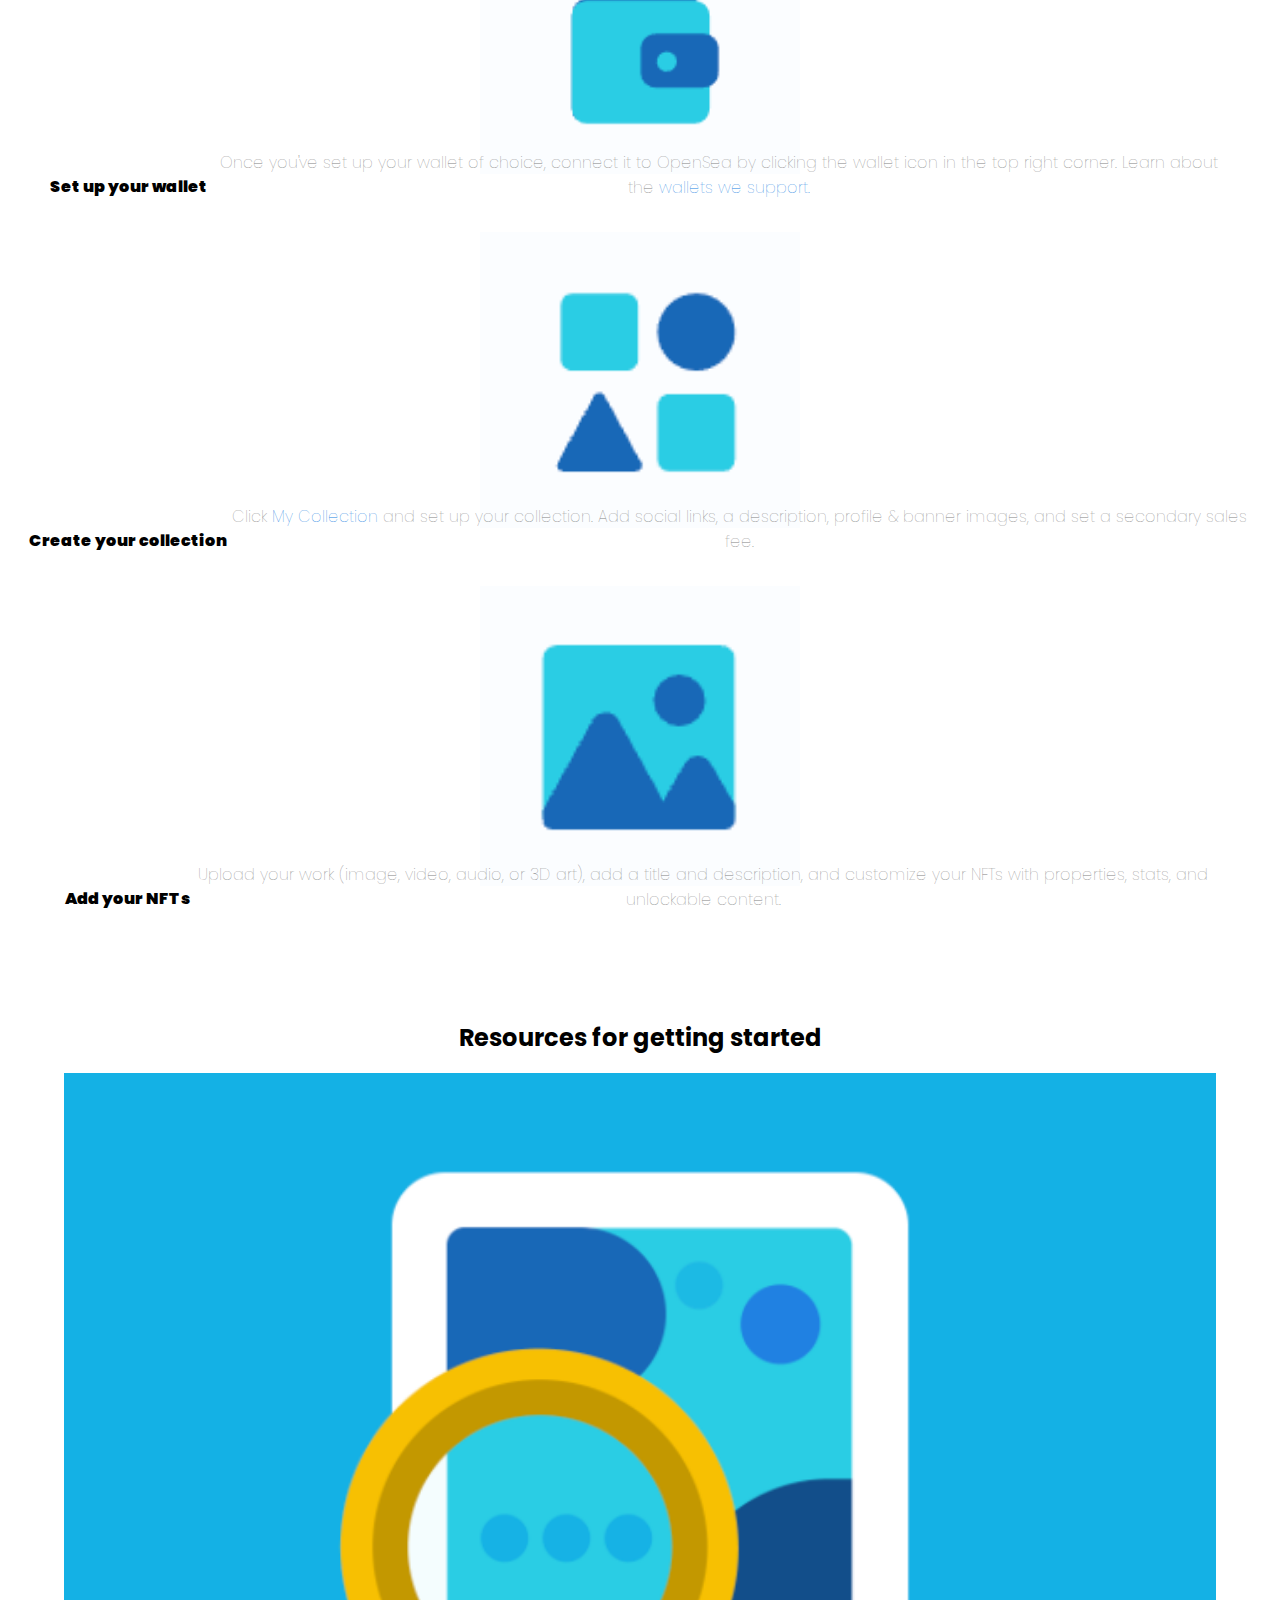
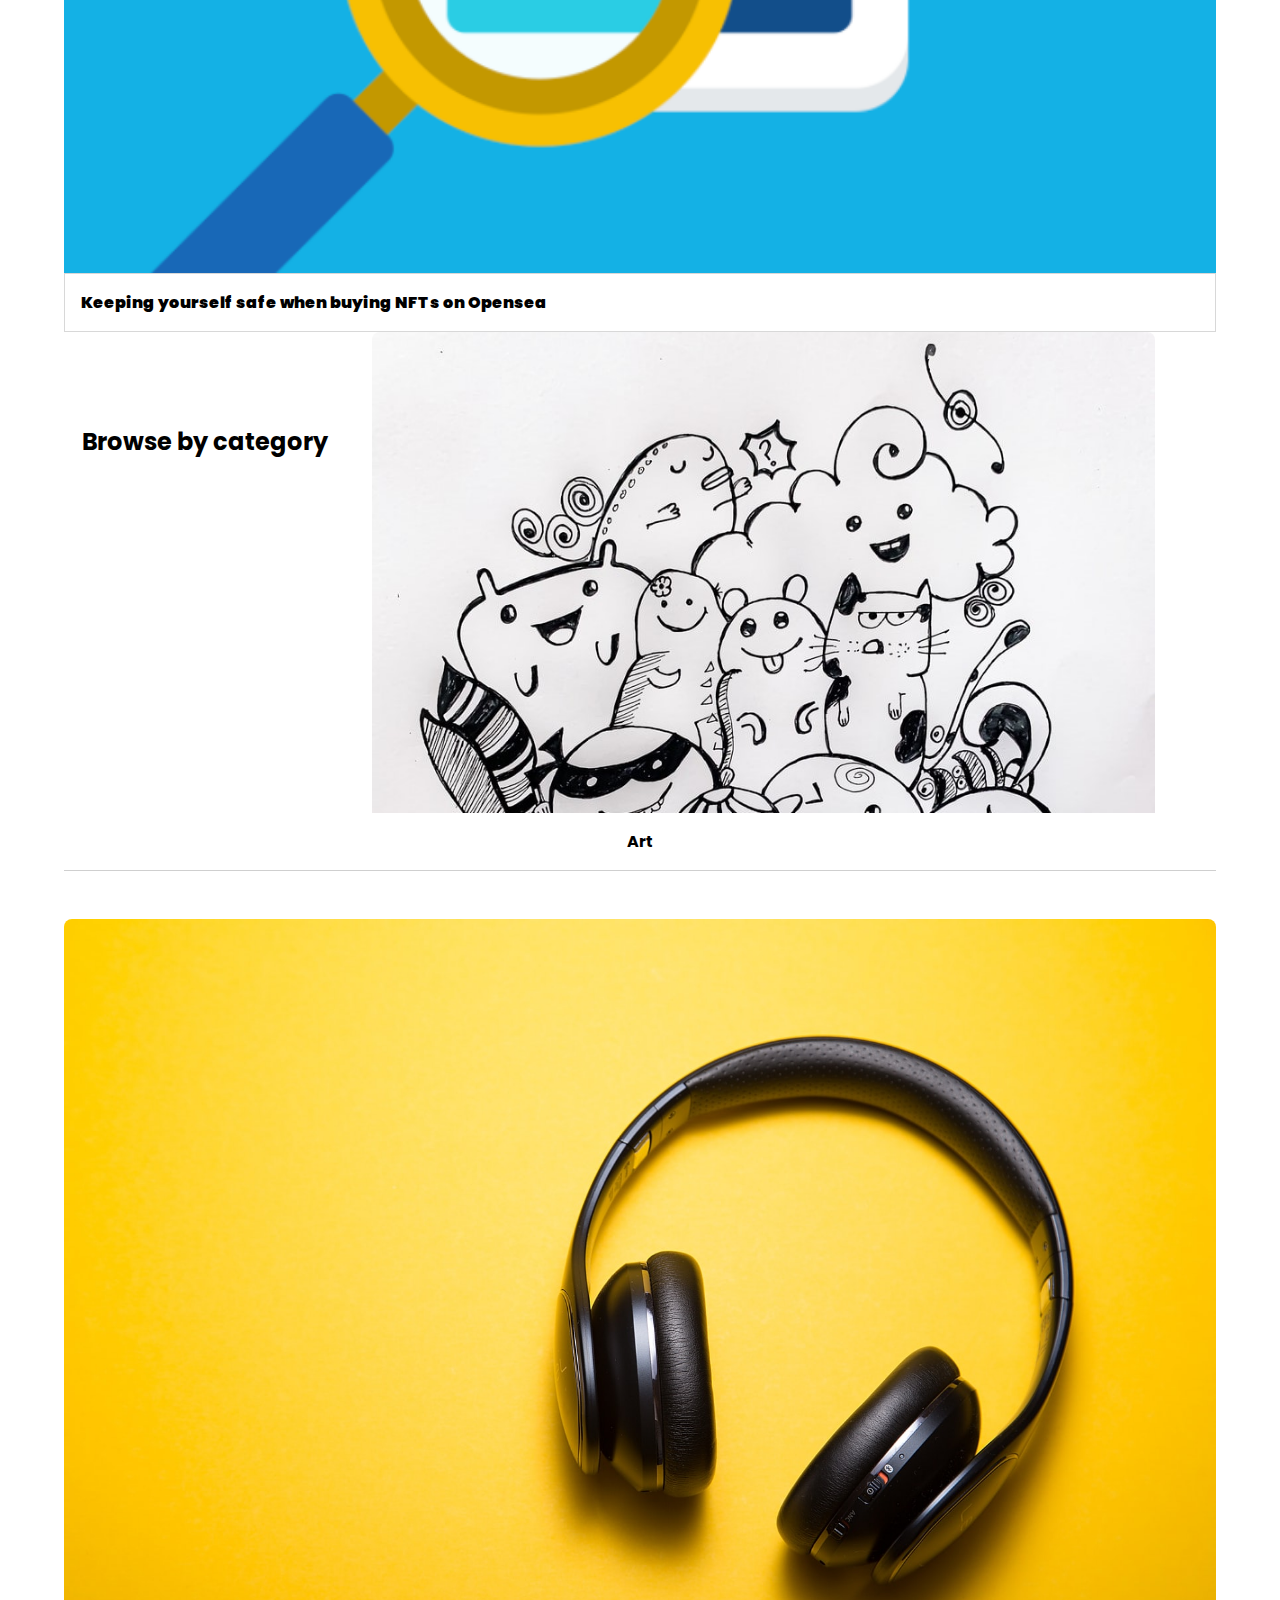
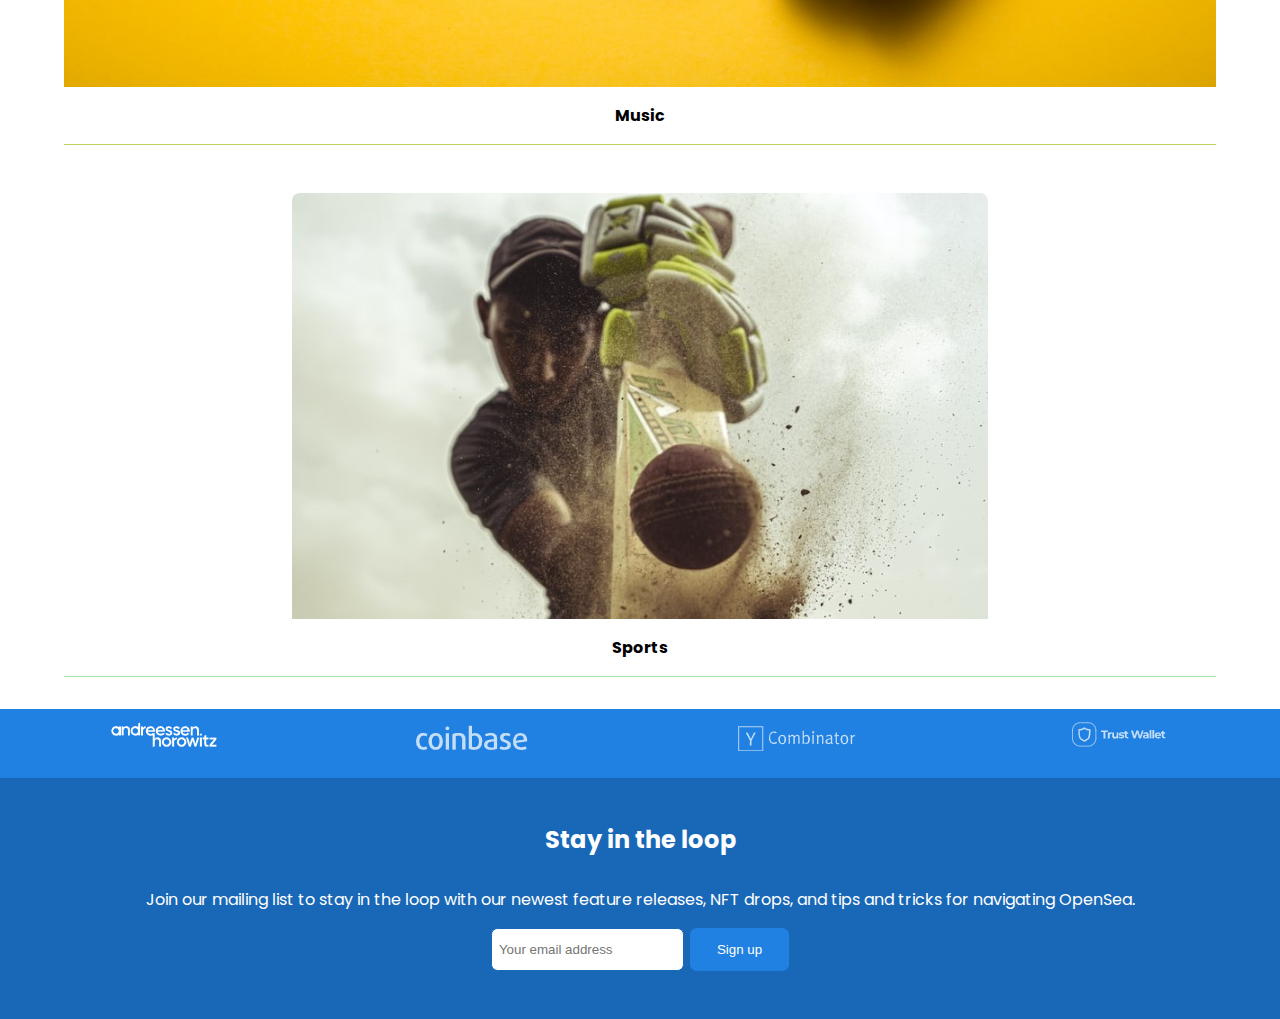
==== commit 4e2d8e63: "Add files via upload" ====
--- a/index.html
+++ b/index.html
@@ -18,7 +18,7 @@
 			<ul>
 				<li><img src="images/Logo.png" alt="OpenSea logo"></li>
 				<li>OpenSea</li>
-				<li></li>
+				<li><img src="images/Burgermenu.svg" alt="Burger dropdown"></li>
 			</ul>
 		</nav>
 	</header>
@@ -26,33 +26,53 @@
 
 
 	<main>
+		<article class="dropdownhidden">
+			<img src="images/search.png" alt="Search Icon">
+			<input type="text" placeholder="Search items, Collections, and more">
+			<ul>
+				<li><img src="images/market.png" alt="marketplace icoon"></li>
+				<li>Marketplace</li>
+				<li><img src="images/arrow.png" alt="pijltje"></li>
+			</ul>
+
+			<ul>
+				<li><img src="images/stats.png" alt="Stats icoon"></li>
+				<li>Stats</li>
+				<li><img src="images/arrow.png" alt="pijltje"></li>
+			</ul>
+
+			<ul>
+				<li><img src="images/account.png" alt="account icoon"></li>
+				<li>Account</li>
+				<li><img src="images/arrow.png" alt="pijltje"></li>
+			</ul>
+
+			<ul>
+				<li><img src="images/walllet.png" alt="pijltje"></li>
+				<li>My Wallet</li>
+			</ul>
+		</article>
 		<section>
 			<div class="H1_Background">
 				<img src="images/background.png" alt="achtergrond foto">
 				<h1>Discover, collect, and sell extraordinary NFTs</h1>
-				<p class="introtext">on the world's first & largest NFT marketplace</p>
-				<div class="Knoppen">
-					<a href="" class="ExploreKnop">Explore</a>
-					<a href="" class="CreateKnop">Create</a>
+				<p>on the world's first & largest NFT marketplace</p>
+				<div>
+					<a href="Art.html" class="ExploreKnop">Explore</a>
+					<a href="Art.html" class="CreateKnop">Create</a>
 				</div>
 			</div>
-			<div class="center">
-			<div class="schaduw">
-				<div class="video">
+			<div>
+				<div>
 				<video src="production ID_3866539.mp4" type="video/mp4" muted autoplay loop></video>
 				</div>
 			<footer>
-					<div class="FooterVideo">
-						<img src="images/PF.png" alt="Profiel foto van Z4" class="Profielfoto">
-						<div class="FooterInfo">
-							<p>Soul video with some happy oil</p>
-							<p>Z4</p>
-						</div>
-					</div>
+					<img src="images/PF.png" alt="Profiel foto van Z4">
+					<p>Soul video with some happy oil</p>
+					<p>Z4</p>
+			</footer>
 			</div>
-			</div>
-			</footer>
-			<p class="bluetext">Get futured on the home page</p>
+			<p class="Promotext">Get futured on the home page</p>
 		</section>
 
 		<section>
@@ -61,7 +81,7 @@
 			<div class="section2">
 				<h3>Alexander Reben x Gazell.io</h3>
 				<p>After a sold-out Art Blocks drop, reben is back with an exclusive</p>
-				<a href="">Live</a>
+				<a href="Art.html">Live</a>
 			</div>
 				<div>
 					<button class="standaardAan"></button>
@@ -80,10 +100,6 @@
 					<h4>by Nameless</h4>
 					<p>After a sold-out Art Blocks drop, reben is back with an exclusive</p>
 				</div>
-			</div>
-			<div>
-				<button></button>
-				<button></button>
 			</div>
 		</section>
 
@@ -122,9 +138,40 @@
 		</section>
 
 		<section>
-			<h2>Browse by category</h2>
+			<div>
+				<h2>Browse by category</h2>
+					<a href="Art.html"><img src="images/artwork4.jpg" alt="Plaatje van kunst"></a>
+					<a href="Art.html">Art</a>
+			</div>
+			<div>
+					<a href="Art.html"><img src="images/music.jpg" alt="Plaatje van music"></a>
+					<a href="Art.html">Music</a>
+			</div>
+			<div>
+					<a href="Art.html"><img src="images/Sport.jpg" alt="Plaatje van sport"></a>
+					<a href="Art.html">Sports</a>
+			</div>
 		</section>
 	</main>
+
+	<footer>
+		<section>
+			<a href="Art.html"><img src="images/andrees.PNG" alt="andrees sponsor"></a>
+			<a href="Art.html"><img src="images/coinbase.PNG" alt="Coinbase sponsor"></a>
+			<a href="Art.html"><img src="images/trust.PNG" alt="combinator sponsor"></a>
+			<a href="Art.html"><img src="images/trust wallet.PNG" alt="trust wallet sponsor"></a>
+		</section>
+
+		<section>
+			<h2>Stay in the loop</h2>
+			<p>Join our mailing list to stay in the loop with our newest feature releases, NFT drops, and tips and tricks for navigating OpenSea.</p>
+			
+			<div>
+				<input type="email" id="email" name="email" placeholder="Your email address">
+				<Button><a href="Art.html">Sign up</a></Button>
+			</div>
+		</section>
+	</footer>
 
 
 
--- a/styles/style.css
+++ b/styles/style.css
@@ -9,12 +9,14 @@
    margin: 0;
    max-width: 100%;
    overflow-x: hidden;
+   font-family: 'Poppins', sans-serif;
  }
 
 .H1_Background {
   display:flex;
   flex-wrap: wrap;
   justify-content: center;
+  margin-top: 6em;
 }
 
 div.H1_Background img{
@@ -24,20 +26,7 @@
   max-width: 100%;
 
   margin-top: -1em;
-  z-index: 950;
-}
-
-div.FooterVideo p:first-of-type{
-  font-family: 'Poppins', sans-serif;
-  font-weight: 800;
-  font-size: 0.9em;
-}
-
-div.FooterVideo p:last-of-type{
-  font-family: 'Poppins', sans-serzif;
-  font-weight: 800;
-  font-size: 0.8em;
-  color:#2081E2;
+  z-index: 2;
 }
 
 
@@ -49,42 +38,14 @@
 
   max-width: 70%;
   font-size: 1.7em;
-  font-family: 'Poppins', sans-serif;
   line-height: 1.2em;
 }
 
-video {
-  max-width: 100%;
-  border-radius: 2em 2em 0 0;
-  overflow: hidden;
-  -webkit-transform: translateZ(0);
-
-}
-
-.video {
-  display: flex;
-  justify-self: center;
-  justify-content: center;
-
-}
-
-
-.introtext {
-  display: flex;
-  flex-wrap: wrap;
-
-  text-align: center;
-
-  max-width: 80%;
-  font-family: 'Poppins', sans-serif;
-  font-weight: 400;
-  font-size: 18px;
-  margin-top: 0.4em;
-}
+
+
 
 .ExploreKnop {
   color: white;
-  font-family: 'Poppins', sans-serif;
   font-weight: 400;
   text-decoration: none;
   padding: 0.7em 1.7em 0.7em 1.7em;
@@ -92,11 +53,11 @@
   background-color: rgb(32, 129, 226);
   border: 1px solid rgb(32, 129, 226);
   margin-right: 0.5em;
+  
 }
 
 .CreateKnop {
     color: #2081E2;
-    font-family: 'Poppins', sans-serif;
     font-weight: 400;
     text-decoration: none;
     padding: 0.7em 1.7em 0.7em 1.7em;
@@ -105,106 +66,284 @@
     border: 1px solid rgb(32, 129, 226);
     margin-left: 0.5em;
     opacity:1;
-}
-
-.schaduw {
-  display: flex;
-  flex-wrap: wrap;
-  
-
-  max-width: 90%;
+
+}
+body{
+  margin: 0;
+  max-width: 100%;
+  overflow-x: hidden;
+  font-family: 'Poppins', sans-serif;
+}
+
+body section:first-of-type div div {
+    display: flex;
+    justify-content: center;
+}
+body section:first-of-type div div video {
+     width: 90%;
+     border-radius: 2em 2em 0 0;
+     margin-top: 2em;
+}
+
+body section:first-of-type footer img {
+    width: 15%;
+    border-radius: 50em;
+    position: relative;
+    left: 10%;
+    margin-top: 1em;
+}
+
+body section:first-of-type footer p:first-of-type {
+    position: absolute;
+    left: 30%;
+    top: 73.5%;
+    font-size: 0.9em;
+}
+
+body section:first-of-type footer p:last-of-type {
+ position: absolute;
+ left: 30%;
+ top: 77%;
+ color: rgb(32, 129, 226);
+ font-size: 0.8em;
+}
+
+ body section:first-of-type footer {
+     box-shadow: 0 5px 15px 0 rgba(0,0,0,0.16), 0 14px 19px 0 rgba(0,0,0,0.07);
+     border-radius: 0 0 2em 2em;
+     padding-bottom: 1.5em;
+     width: 90%;
+     margin-left: 5%;
+ }
+ body section:first-of-type div:first-of-type p {
+   color: rgb(32, 129, 226);
+   text-align: center;
+   width: 80%;
+ }
+
+ .Promotext {
+  text-align: center;
+  color: rgb(32, 129, 226);
   margin-top: 3em;
-  border-radius: 22px;
-  box-shadow: 0 5px 15px 0 rgba(0,0,0,0.16), 0 14px 19px 0 rgba(0,0,0,0.07);
-}
-
-
-.Knoppen {
-  margin-top: 1em;
-}
-
-.FooterVideo {
-  display: flex;
-  justify-content: flex-start;
-  margin-left: 1.5em;
-  margin: 2em 1em;
-}
-
-.FooterInfo {
-  display: flex;
-  flex-wrap: wrap;
-  max-width: 80%;
-  line-height: 0.001em;
-  margin-left: 1.5em;
-}
-
-.Profielfoto {
-  max-width: 15%;
-  max-height: 5%;
-  border-radius: 50em;
-}
-
-.center {
-  display: flex;
-  justify-content: center;
-  top:-3em;
-}
-
-.bluetext {
-  font-family: 'Poppins', sans-serif;
-  font-weight: 1000;
-  color: #2081E2;
-  text-align: center;
-  margin: 3em 0;
-}
-
-
-
-
-
+ }
 
 /************************************/
 /*---------- Navigatie bar ---------*/
 /************************************/
 header {
-  position: -webkit-sticky;
   position: fixed;
   background-color: white;
   width: 100vw;
-  opacity:100;
+  opacity:1;
   z-index: 10;
-}
-
-nav {
+  top:0%;
+  left:0%;
+}
+
+header nav {
   position: relative;
   top: 0;
 }
 
-ul {
+header ul {
   display: flex;
   list-style: none;
   width: 100%;
 
-  box-shadow: 0px 3px 5px #ccc;
+  box-shadow: rgba(0, 0, 0, 0.1) 0px 4px 6px -1px, rgba(0, 0, 0, 0.06) 0px 2px 4px -1px;
   padding-bottom: 0.8em;
 }
 
-li img {
+header li img:first-of-type{
   position: relative;
-  max-width: 12%;
+  width: 12%;
   left: -8%;
 }
 
-ul li:nth-of-type(2) {
+header li:nth-of-type(3) img{
+  position: absolute;
+  width: 13%;
+  left: 84%;
+  top: 10%;
+
+  transition: 0.5s;
+}
+
+header ul li:nth-of-type(2) {
   position:absolute;
-  left: 17%;
+  left: 18%;
   top: 10%;
   font-size: 1.3em;
-  font-family: 'Poppins', sans-serif;
   font-weight: 1000;
 }
 
-
+header nav ul li:nth-of-type(3) {
+  z-index: 12;
+}
+
+
+
+
+
+/*-----------------------------------------*/
+
+main article {
+  margin-top: 30em;
+  z-index: 100;
+  background-color: white;
+}
+
+.dropdownhidden {
+  display: none;
+}
+
+.weg {
+  visibility: hidden;
+}
+
+.iconrotation {
+  transform: rotate(90deg);
+
+  transition: 0.5s;
+}
+
+
+main article input {
+  position: absolute;
+  top: 13%;
+  left: -4%;
+
+  padding: 2em 10em;
+  border-radius: 1em;
+  border: 1px solid rgb(231, 231, 231);
+}
+
+main article img {
+  position: absolute;
+  top: 15%;
+  left: 15%;
+  width: 10%;
+  z-index: 1;
+}
+
+
+
+
+
+
+
+
+
+main article ul {
+
+  width: 90%;
+  text-decoration: none;
+  list-style: none;
+  
+}
+
+
+
+main article ul:first-of-type li:nth-of-type(2) {
+  position: absolute;
+  left: 30%;
+  top: 29%;
+  
+
+}
+
+main article ul:first-of-type li:first-of-type img:first-of-type {
+  position: absolute;
+  left: 15%;
+  top: 27%;
+  width: 12%;
+}
+
+main article ul:first-of-type li:last-of-type img {
+  position: absolute;
+  left: 82%;
+  top: 29.5%;
+  width: 5%;
+
+  transform: rotate(270deg);
+}
+
+
+
+
+
+
+
+
+main article ul:nth-of-type(2) li:nth-of-type(2) {
+  position: absolute;
+  left: 30%;
+  top: 40%;
+
+}
+
+main article ul:nth-of-type(2) li:first-of-type img {
+  position: absolute;
+  left: 15%;
+  top: 39%;
+  width: 12%;
+}
+
+main article ul:nth-of-type(2) li:last-of-type img {
+  position: absolute;
+  left: 82%;
+  top: 41%;
+  width: 5%;
+
+  transform: rotate(270deg);
+}
+
+
+
+
+
+main article ul:nth-of-type(3) li:nth-of-type(2) {
+  position: absolute;
+  left: 30%;
+  top: 51.5%;
+
+}
+
+main article ul:nth-of-type(3) li:first-of-type img {
+  position: absolute;
+  left: 15.5%;
+  top: 50.5%;
+  width: 10%;
+}
+
+main article ul:nth-of-type(3) li:last-of-type img {
+  position: absolute;
+  left: 82%;
+  top: 52%;
+  width: 5%;
+
+  transform: rotate(270deg);
+}
+
+
+
+
+
+
+
+main article ul:nth-of-type(4) li:last-of-type {
+  position: absolute;
+  left: 30%;
+  top: 62.5%;
+
+}
+
+main article ul:nth-of-type(4) li:first-of-type img {
+  position: absolute;
+  left: 15.5%;
+  top: 61.5%;
+  width: 10%;
+}
 
 
 
@@ -216,7 +355,6 @@
 h2{
   max-width: 100%;
   font-size: 1.5em;
-  font-family: 'Poppins', sans-serif;
   line-height: 1.2em;
 
   margin-top: 4em;
@@ -234,7 +372,6 @@
 
 div.section2 a {
   color: white;
-  font-family: 'Poppins', sans-serif;
   font-weight: 400;
   text-decoration: none;
   padding: 0.5em 1.5em 0.5em 1.5em;
@@ -260,8 +397,6 @@
   margin-left: 1.15em;
 
   background-color: #D3D3D3;
-
-  font-family: 'Poppins', sans-serif;
 }
 
 section:nth-of-type(2) div:nth-of-type(2) {
@@ -355,14 +490,12 @@
   width:100%;
   text-align: center;
   margin-top: 2em;
-  font-family: 'Poppins', sans-serif;
   font-weight: 900;
 }
 
 section:nth-of-type(3) div h4{
   width:100%;
   text-align: center;
-  font-family: 'Poppins', sans-serif;
   font-size: 0.75em;
   font-weight: 700;
   margin-top: -1.5em;
@@ -371,7 +504,6 @@
 section:nth-of-type(3) div p{
   width:90%;
   text-align: center;
-  font-family: 'Poppins', sans-serif;
   font-size: 1em;
   font-weight: 100;
   color: #575757;
@@ -386,31 +518,15 @@
 
 }
 
-section:nth-of-type(3) div:nth-of-type(2) button:first-of-type {
-  width: 12px;
-  height: 12px;
-  margin: 0 5px;
-
-  background-color: rgb(32, 129, 226);
-  border: none;
-  border-radius:50%;
-
-}
-section:nth-of-type(3) div:nth-of-type(2) button:nth-of-type(2) {
-  width: 12px;
-  height: 12px;
-  margin: 0 5px;
-
-  background-color: gray;
-  border: none;
-  border-radius:50%;
-
-}
 
 
 /************************************/
 /*---------- section 4 ---------*/
 /************************************/
+section:nth-of-type(4) {
+  margin-top: 2em;
+  margin-bottom: -5em;
+}
 
 section:nth-of-type(4) img {
   width: 10%;
@@ -463,14 +579,12 @@
 
 section:nth-of-type(5) h3 {
   text-align: center;
-  font-family: 'Poppins', sans-serif;
   font-size: 1em;
   font-weight: 900;
 }
 
 section:nth-of-type(5) p {
   text-align: center;
-  font-family: 'Poppins', sans-serif;
   font-size: 1em;
   font-weight: 100;
   width: 80%;
@@ -495,7 +609,6 @@
 
 section:nth-of-type(6) h3 {
   text-align: left;
-  font-family: 'Poppins', sans-serif;
   font-size: 1em;
   font-weight: 900;
   width:80%;
@@ -509,4 +622,139 @@
 
 /************************************/
 /*---------- section 7 ---------*/
-/************************************/+/************************************/
+
+section:nth-of-type(7) div:first-of-type{
+  width: 100%;
+  display: flex;
+  flex-wrap: wrap;
+  justify-content: center;
+
+}
+
+section:nth-of-type(7) div a {
+  display: flex;
+  justify-content: center;
+}
+
+section:nth-of-type(7) img{
+  width: 90%;
+  border-radius: 0.5em 0.5em 0 0;
+}
+
+section:nth-of-type(7) div:first-of-type a:nth-of-type(2){
+  width: 90%;
+  text-align: center;
+  font-weight: bolder;
+  margin: 1em 0;
+  text-decoration: none;
+  color: black;
+
+  border-bottom: 1px solid rgb(207, 207, 207);
+  padding-bottom: 1em;
+}
+
+section:nth-of-type(7) div:nth-of-type(2){
+  width: 100%;
+  display: flex;
+  flex-wrap: wrap;
+  justify-content: center;
+  margin-top: 2em;
+}
+
+section:nth-of-type(7) div:nth-of-type(3){
+  width: 100%;
+  display: flex;
+  flex-wrap: wrap;
+  justify-content: center;
+  margin-top: 2em;
+}
+
+section:nth-of-type(7) div:nth-of-type(2) a:nth-of-type(2){
+  width: 90%;
+  text-align: center;
+  font-weight: bolder;
+  margin: 1em 0;
+  text-decoration: none;
+  color: black;
+
+  border-bottom: 1px solid rgb(193, 209, 101);
+  padding-bottom: 1em;
+}
+
+section:nth-of-type(7) div:nth-of-type(3) a:nth-of-type(2){
+  width: 90%;
+  text-align: center;
+  font-weight: bolder;
+  margin: 1em 0;
+  text-decoration: none;
+  color: black;
+
+  border-bottom: 1px solid rgb(171, 228, 171);
+  padding-bottom: 1em;
+}
+
+/************************************/
+/*---------- section 8 ---------*/
+/************************************/
+
+footer section:nth-of-type(1) {
+  display: flex;
+  justify-content: space-around;
+  flex-wrap: wrap;
+  background-color: #2081E2;
+
+  margin-top: 1em;
+}
+
+footer section:nth-of-type(1) img:nth-of-type(2) {
+  height: 85%;
+}
+
+/************************************/
+/*---------- section 9 ---------*/
+/************************************/
+
+footer section:nth-of-type(2) {
+  background-color: #1868B7;
+  color: white;
+  margin-top: -6em;
+  padding-bottom: 3em;
+}
+
+footer section:nth-of-type(2) h2 {
+  padding-top: 2em;
+}
+
+footer section:nth-of-type(2) p {
+  margin-top: 2em;
+  text-align: center;
+  width: 80%;
+  margin-left: 10%;
+}
+
+footer section:nth-of-type(2) input {
+  padding:1em 0.5em;
+  border-radius: 0.5em;
+  border: 1px solid #1868B7;
+}
+
+footer section:nth-of-type(2) button {
+  background-color: #2081E2;
+  border: none;
+  color: white;
+  border-radius: 0.5em;
+  margin-left: 0.5em;
+  padding: 1em 2em;
+}
+
+footer section:nth-of-type(2) div {
+  display: flex;
+  justify-content: center;
+}
+
+footer section:nth-of-type(2) button a {
+  text-decoration: none;
+  color: white;
+}
+
